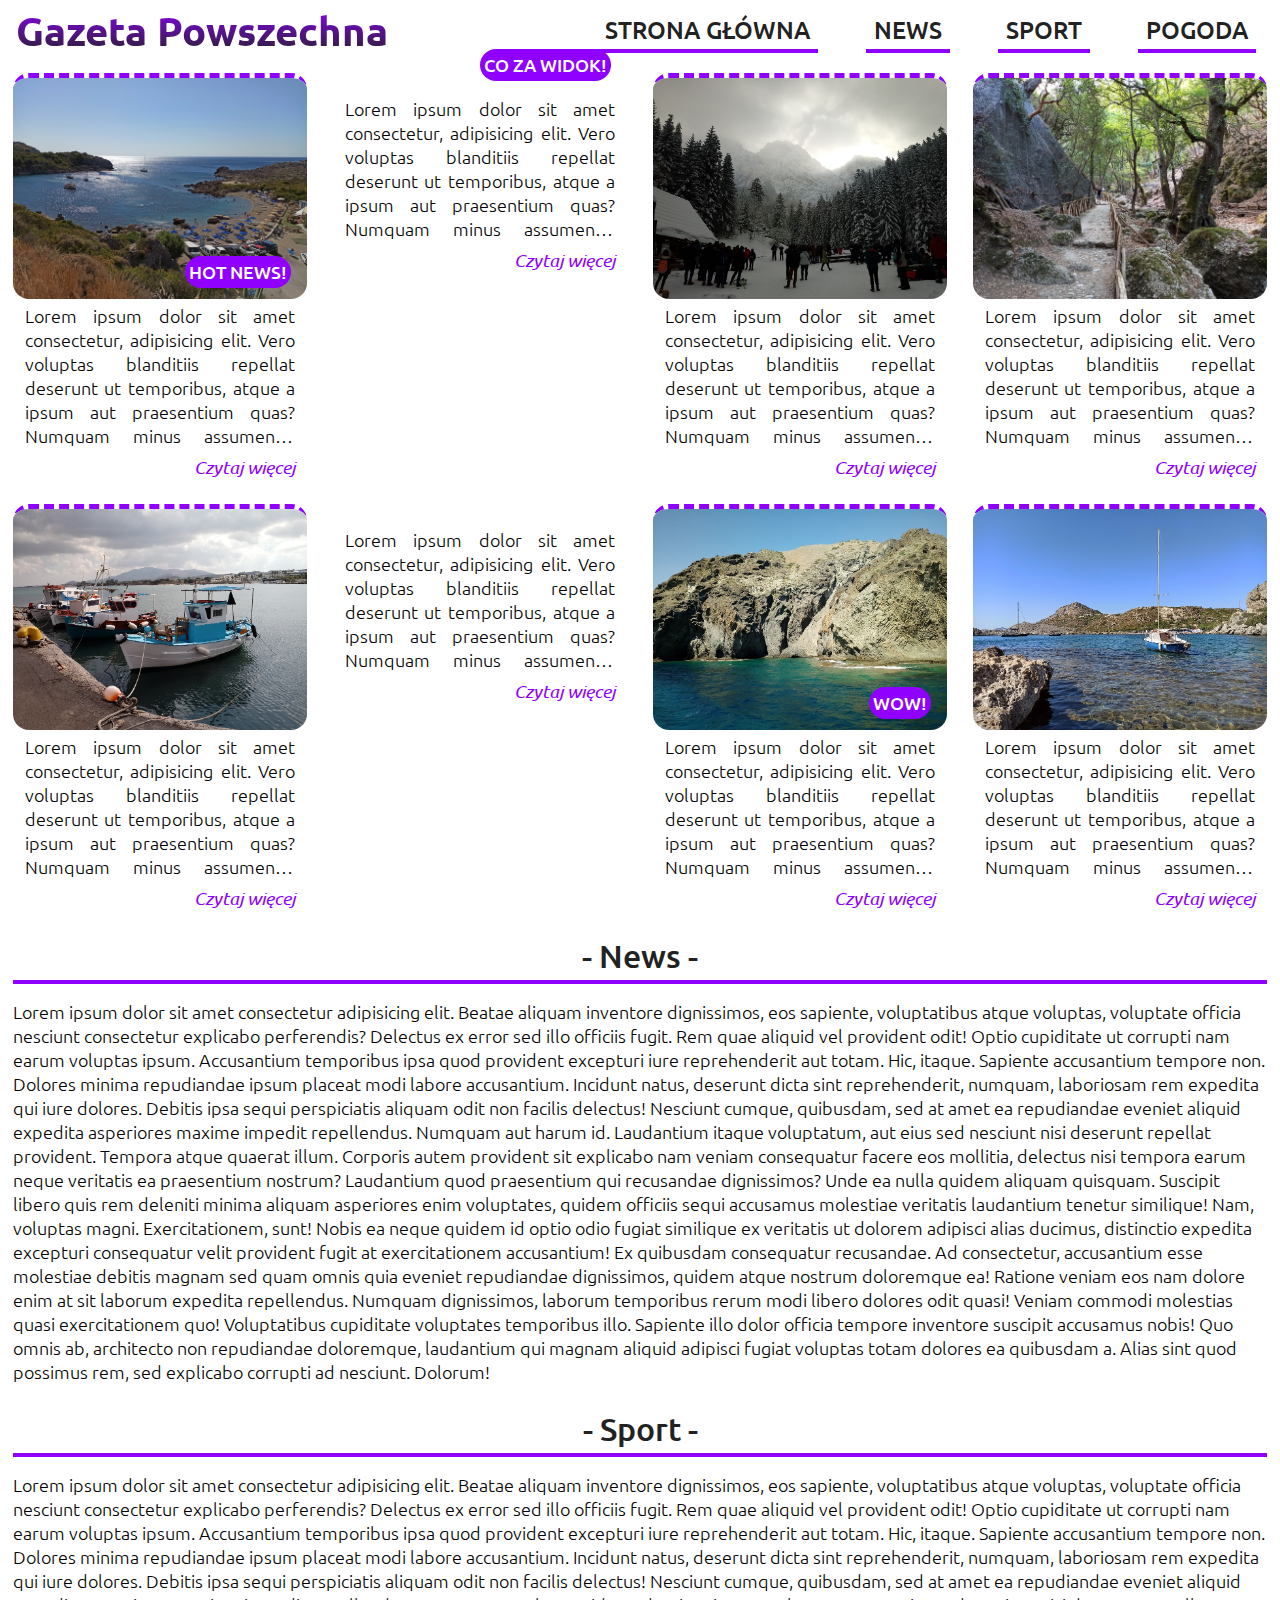
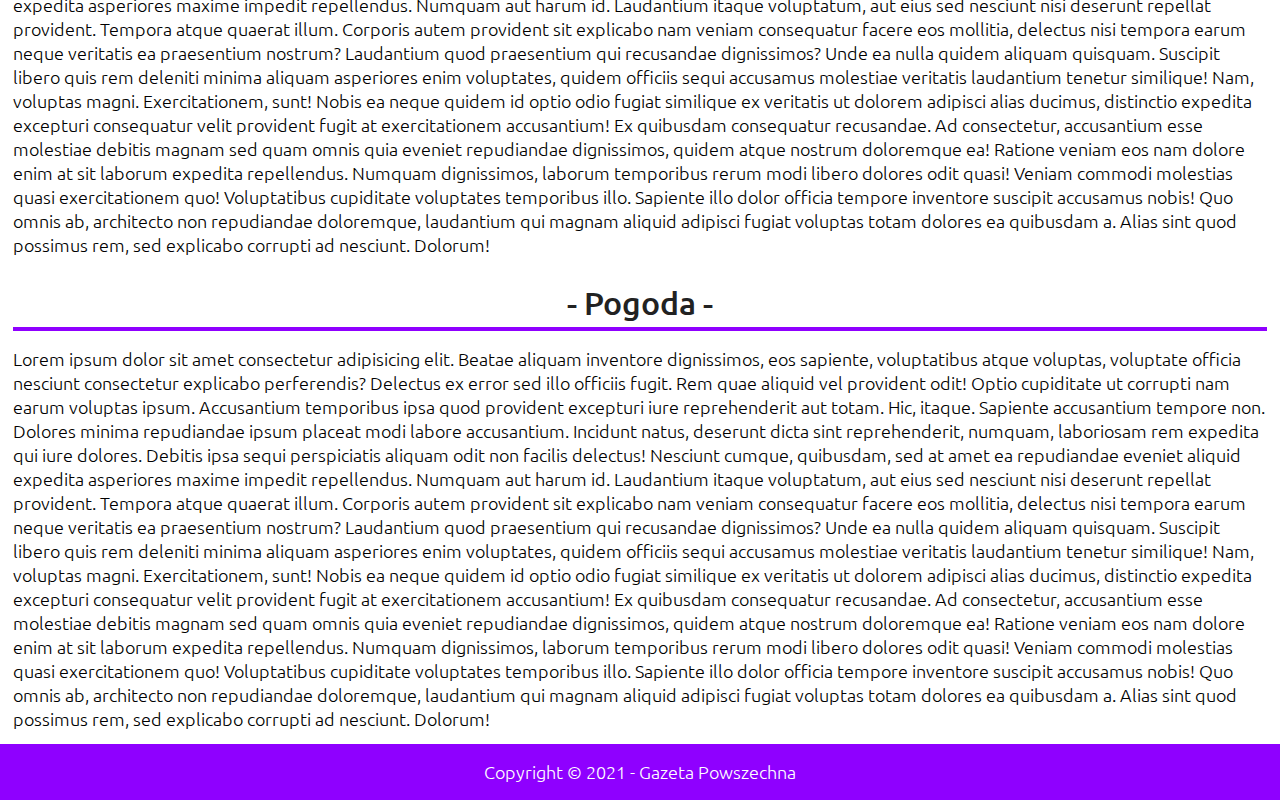
==== index.html @ 10ce641e "add a new hot news paragraph" ====
<!DOCTYPE html>
<html lang="pl">

<head>
    <meta charset="UTF-8">
    <meta name="viewport" content="width=device-width, initial-scale=1.0">
    <!-- Page Icon -->
    <link rel="icon" href="./img/icon.jpg">
    <!-- CSS -->
    <link rel="stylesheet" href="./scss/main.css">
    <!-- Fonts -->
    <link rel="stylesheet" href="https://use.fontawesome.com/releases/v5.0.12/css/all.css" integrity="sha384-G0fIWCsCzJIMAVNQPfjH08cyYaUtMwjJwqiRKxxE/rx96Uroj1BtIQ6MLJuheaO9" crossorigin="anonymous">
    <link rel="preconnect" href="https://fonts.gstatic.com">
    <link href="https://fonts.googleapis.com/css2?family=Ubuntu:wght@300;400;500&display=swap" rel="stylesheet">
    <!-- Title -->
    <title>Gazeta Powszechna</title>
</head>

<body>

    <!-- Nav -->
    <nav>
        <a href="#" class="logo">Gazeta Powszechna</a>
        <ul class="desktopMenu">
            <li><a href="index.html">STRONA GŁÓWNA</a></li>
            <li><a href="#news">NEWS</a></li>
            <li><a href="#sport">SPORT</a></li>
            <li><a href="#weather">POGODA</a></li>
        </ul>

        <div class="hamburger">
            <div class="bar1"></div>
            <div class="bar2"></div>
            <div class="bar3"></div>
        </div>

        <div class="mobileMenu">
            <ul class="mobileMenu_li">
                <li><a href="index.html">STRONA GŁÓWNA</a></li>
                <li><a href="#news">NEWS</a></li>
                <li><a href="#sport">SPORT</a></li>
                <li><a href="#weather">POGODA</a></li>
            </ul>
        </div>
    </nav>

    <!-- Header -->
    <header class="header">
        <div class="headerNews_Row">
            <div class="headerNews_Column">
                <div class="headerNews_Column_Img">
                    <img src="./img/IMG_01.jpg" alt="">
                    <p class="hotNews">HOT NEWS!</p>
                </div>
                <div class="headerNews_Column_Text">
                    <p>
                        Lorem ipsum dolor sit amet consectetur, adipisicing elit. Vero voluptas blanditiis repellat deserunt ut temporibus, atque a ipsum aut praesentium quas? Numquam minus assumenda eveniet ad voluptate architecto recusandae molestias. Magni earum quam tenetur
                        quos laborum eos saepe veniam optio odit voluptates, voluptate doloremque animi quo rem amet ex accusantium a necessitatibus consectetur hic iure repellat cumque delectus impedit. Hic?
                    </p>
                    <a href="news.html">Czytaj więcej</a>
                </div>
            </div>
            <div class="headerNews_Column">
                <div class="headerNews_Column_Img">
                    <img src="./img/IMG_02.jpg" alt="">
                    <p class="hotNews">CO ZA WIDOK!</p>
                </div>
                <div class="headerNews_Column_Text">
                    <p>
                        Lorem ipsum dolor sit amet consectetur, adipisicing elit. Vero voluptas blanditiis repellat deserunt ut temporibus, atque a ipsum aut praesentium quas? Numquam minus assumenda eveniet ad voluptate architecto recusandae molestias. Magni earum quam tenetur
                        quos laborum eos saepe veniam optio odit voluptates, voluptate doloremque animi quo rem amet ex accusantium a necessitatibus consectetur hic iure repellat cumque delectus impedit. Hic?
                    </p>
                    <a href="news.html">Czytaj więcej</a>
                </div>
            </div>
            <div class="headerNews_Column">
                <div class="headerNews_Column_Img">
                    <img src="./img/IMG_03.jpg" alt="">
                </div>
                <div class="headerNews_Column_Text">
                    <p>
                        Lorem ipsum dolor sit amet consectetur, adipisicing elit. Vero voluptas blanditiis repellat deserunt ut temporibus, atque a ipsum aut praesentium quas? Numquam minus assumenda eveniet ad voluptate architecto recusandae molestias. Magni earum quam tenetur
                        quos laborum eos saepe veniam optio odit voluptates, voluptate doloremque animi quo rem amet ex accusantium a necessitatibus consectetur hic iure repellat cumque delectus impedit. Hic?
                    </p>
                    <a href="news.html">Czytaj więcej</a>
                </div>
            </div>
            <div class="headerNews_Column">
                <div class="headerNews_Column_Img">
                    <img src="./img/IMG_04.jpg" alt="">
                </div>
                <div class="headerNews_Column_Text">
                    <p>
                        Lorem ipsum dolor sit amet consectetur, adipisicing elit. Vero voluptas blanditiis repellat deserunt ut temporibus, atque a ipsum aut praesentium quas? Numquam minus assumenda eveniet ad voluptate architecto recusandae molestias. Magni earum quam tenetur
                        quos laborum eos saepe veniam optio odit voluptates, voluptate doloremque animi quo rem amet ex accusantium a necessitatibus consectetur hic iure repellat cumque delectus impedit. Hic?
                    </p>
                    <a href="news.html">Czytaj więcej</a>
                </div>
            </div>
        </div>
        <div class="headerNews_Row">
            <div class="headerNews_Column">
                <div class="headerNews_Column_Img">
                    <img src="./img/IMG_05.jpg" alt="">
                </div>
                <div class="headerNews_Column_Text">
                    <p>
                        Lorem ipsum dolor sit amet consectetur, adipisicing elit. Vero voluptas blanditiis repellat deserunt ut temporibus, atque a ipsum aut praesentium quas? Numquam minus assumenda eveniet ad voluptate architecto recusandae molestias. Magni earum quam tenetur
                        quos laborum eos saepe veniam optio odit voluptates, voluptate doloremque animi quo rem amet ex accusantium a necessitatibus consectetur hic iure repellat cumque delectus impedit. Hic?
                    </p>
                    <a href="news.html">Czytaj więcej</a>
                </div>
            </div>
            <div class="headerNews_Column">
                <div class="headerNews_Column_Img">
                    <img src="./img/IMG_06.jpg" alt="">
                </div>
                <div class="headerNews_Column_Text">
                    <p>
                        Lorem ipsum dolor sit amet consectetur, adipisicing elit. Vero voluptas blanditiis repellat deserunt ut temporibus, atque a ipsum aut praesentium quas? Numquam minus assumenda eveniet ad voluptate architecto recusandae molestias. Magni earum quam tenetur
                        quos laborum eos saepe veniam optio odit voluptates, voluptate doloremque animi quo rem amet ex accusantium a necessitatibus consectetur hic iure repellat cumque delectus impedit. Hic?
                    </p>
                    <a href="news.html">Czytaj więcej</a>
                </div>
            </div>
            <div class="headerNews_Column">
                <div class="headerNews_Column_Img">
                    <img src="./img/IMG_07.jpg" alt="">
                    <p class="hotNews">WOW!</p>
                </div>
                <div class="headerNews_Column_Text">
                    <p>
                        Lorem ipsum dolor sit amet consectetur, adipisicing elit. Vero voluptas blanditiis repellat deserunt ut temporibus, atque a ipsum aut praesentium quas? Numquam minus assumenda eveniet ad voluptate architecto recusandae molestias. Magni earum quam tenetur
                        quos laborum eos saepe veniam optio odit voluptates, voluptate doloremque animi quo rem amet ex accusantium a necessitatibus consectetur hic iure repellat cumque delectus impedit. Hic?
                    </p>
                    <a href="news.html">Czytaj więcej</a>
                </div>
            </div>
            <div class="headerNews_Column">
                <div class="headerNews_Column_Img">
                    <img src="./img/IMG_08.jpg" alt="">
                </div>
                <div class="headerNews_Column_Text">
                    <p>
                        Lorem ipsum dolor sit amet consectetur, adipisicing elit. Vero voluptas blanditiis repellat deserunt ut temporibus, atque a ipsum aut praesentium quas? Numquam minus assumenda eveniet ad voluptate architecto recusandae molestias. Magni earum quam tenetur
                        quos laborum eos saepe veniam optio odit voluptates, voluptate doloremque animi quo rem amet ex accusantium a necessitatibus consectetur hic iure repellat cumque delectus impedit. Hic?
                    </p>
                    <a href="news.html">Czytaj więcej</a>
                </div>
            </div>
        </div>
    </header>

    <!-- Section 01 -->
    <section class="section01" id="news">
        <p>
            <h1>- News -</h1>
            Lorem ipsum dolor sit amet consectetur adipisicing elit. Beatae aliquam inventore dignissimos, eos sapiente, voluptatibus atque voluptas, voluptate officia nesciunt consectetur explicabo perferendis? Delectus ex error sed illo officiis fugit. Rem quae
            aliquid vel provident odit! Optio cupiditate ut corrupti nam earum voluptas ipsum. Accusantium temporibus ipsa quod provident excepturi iure reprehenderit aut totam. Hic, itaque. Sapiente accusantium tempore non. Dolores minima repudiandae
            ipsum placeat modi labore accusantium. Incidunt natus, deserunt dicta sint reprehenderit, numquam, laboriosam rem expedita qui iure dolores. Debitis ipsa sequi perspiciatis aliquam odit non facilis delectus! Nesciunt cumque, quibusdam, sed
            at amet ea repudiandae eveniet aliquid expedita asperiores maxime impedit repellendus. Numquam aut harum id. Laudantium itaque voluptatum, aut eius sed nesciunt nisi deserunt repellat provident. Tempora atque quaerat illum. Corporis autem
            provident sit explicabo nam veniam consequatur facere eos mollitia, delectus nisi tempora earum neque veritatis ea praesentium nostrum? Laudantium quod praesentium qui recusandae dignissimos? Unde ea nulla quidem aliquam quisquam. Suscipit
            libero quis rem deleniti minima aliquam asperiores enim voluptates, quidem officiis sequi accusamus molestiae veritatis laudantium tenetur similique! Nam, voluptas magni. Exercitationem, sunt! Nobis ea neque quidem id optio odio fugiat similique
            ex veritatis ut dolorem adipisci alias ducimus, distinctio expedita excepturi consequatur velit provident fugit at exercitationem accusantium! Ex quibusdam consequatur recusandae. Ad consectetur, accusantium esse molestiae debitis magnam sed
            quam omnis quia eveniet repudiandae dignissimos, quidem atque nostrum doloremque ea! Ratione veniam eos nam dolore enim at sit laborum expedita repellendus. Numquam dignissimos, laborum temporibus rerum modi libero dolores odit quasi! Veniam
            commodi molestias quasi exercitationem quo! Voluptatibus cupiditate voluptates temporibus illo. Sapiente illo dolor officia tempore inventore suscipit accusamus nobis! Quo omnis ab, architecto non repudiandae doloremque, laudantium qui magnam
            aliquid adipisci fugiat voluptas totam dolores ea quibusdam a. Alias sint quod possimus rem, sed explicabo corrupti ad nesciunt. Dolorum!
        </p>
    </section>

    <!-- Section 03 -->
    <section class="section02" id="sport">
        <p>
            <h1>- Sport -</h1>
            Lorem ipsum dolor sit amet consectetur adipisicing elit. Beatae aliquam inventore dignissimos, eos sapiente, voluptatibus atque voluptas, voluptate officia nesciunt consectetur explicabo perferendis? Delectus ex error sed illo officiis fugit. Rem quae
            aliquid vel provident odit! Optio cupiditate ut corrupti nam earum voluptas ipsum. Accusantium temporibus ipsa quod provident excepturi iure reprehenderit aut totam. Hic, itaque. Sapiente accusantium tempore non. Dolores minima repudiandae
            ipsum placeat modi labore accusantium. Incidunt natus, deserunt dicta sint reprehenderit, numquam, laboriosam rem expedita qui iure dolores. Debitis ipsa sequi perspiciatis aliquam odit non facilis delectus! Nesciunt cumque, quibusdam, sed
            at amet ea repudiandae eveniet aliquid expedita asperiores maxime impedit repellendus. Numquam aut harum id. Laudantium itaque voluptatum, aut eius sed nesciunt nisi deserunt repellat provident. Tempora atque quaerat illum. Corporis autem
            provident sit explicabo nam veniam consequatur facere eos mollitia, delectus nisi tempora earum neque veritatis ea praesentium nostrum? Laudantium quod praesentium qui recusandae dignissimos? Unde ea nulla quidem aliquam quisquam. Suscipit
            libero quis rem deleniti minima aliquam asperiores enim voluptates, quidem officiis sequi accusamus molestiae veritatis laudantium tenetur similique! Nam, voluptas magni. Exercitationem, sunt! Nobis ea neque quidem id optio odio fugiat similique
            ex veritatis ut dolorem adipisci alias ducimus, distinctio expedita excepturi consequatur velit provident fugit at exercitationem accusantium! Ex quibusdam consequatur recusandae. Ad consectetur, accusantium esse molestiae debitis magnam sed
            quam omnis quia eveniet repudiandae dignissimos, quidem atque nostrum doloremque ea! Ratione veniam eos nam dolore enim at sit laborum expedita repellendus. Numquam dignissimos, laborum temporibus rerum modi libero dolores odit quasi! Veniam
            commodi molestias quasi exercitationem quo! Voluptatibus cupiditate voluptates temporibus illo. Sapiente illo dolor officia tempore inventore suscipit accusamus nobis! Quo omnis ab, architecto non repudiandae doloremque, laudantium qui magnam
            aliquid adipisci fugiat voluptas totam dolores ea quibusdam a. Alias sint quod possimus rem, sed explicabo corrupti ad nesciunt. Dolorum!
        </p>
    </section>

    <!-- Section 04 -->
    <section class="section03" id="weather">
        <p>
            <h1>- Pogoda -</h1>
            Lorem ipsum dolor sit amet consectetur adipisicing elit. Beatae aliquam inventore dignissimos, eos sapiente, voluptatibus atque voluptas, voluptate officia nesciunt consectetur explicabo perferendis? Delectus ex error sed illo officiis fugit. Rem quae
            aliquid vel provident odit! Optio cupiditate ut corrupti nam earum voluptas ipsum. Accusantium temporibus ipsa quod provident excepturi iure reprehenderit aut totam. Hic, itaque. Sapiente accusantium tempore non. Dolores minima repudiandae
            ipsum placeat modi labore accusantium. Incidunt natus, deserunt dicta sint reprehenderit, numquam, laboriosam rem expedita qui iure dolores. Debitis ipsa sequi perspiciatis aliquam odit non facilis delectus! Nesciunt cumque, quibusdam, sed
            at amet ea repudiandae eveniet aliquid expedita asperiores maxime impedit repellendus. Numquam aut harum id. Laudantium itaque voluptatum, aut eius sed nesciunt nisi deserunt repellat provident. Tempora atque quaerat illum. Corporis autem
            provident sit explicabo nam veniam consequatur facere eos mollitia, delectus nisi tempora earum neque veritatis ea praesentium nostrum? Laudantium quod praesentium qui recusandae dignissimos? Unde ea nulla quidem aliquam quisquam. Suscipit
            libero quis rem deleniti minima aliquam asperiores enim voluptates, quidem officiis sequi accusamus molestiae veritatis laudantium tenetur similique! Nam, voluptas magni. Exercitationem, sunt! Nobis ea neque quidem id optio odio fugiat similique
            ex veritatis ut dolorem adipisci alias ducimus, distinctio expedita excepturi consequatur velit provident fugit at exercitationem accusantium! Ex quibusdam consequatur recusandae. Ad consectetur, accusantium esse molestiae debitis magnam sed
            quam omnis quia eveniet repudiandae dignissimos, quidem atque nostrum doloremque ea! Ratione veniam eos nam dolore enim at sit laborum expedita repellendus. Numquam dignissimos, laborum temporibus rerum modi libero dolores odit quasi! Veniam
            commodi molestias quasi exercitationem quo! Voluptatibus cupiditate voluptates temporibus illo. Sapiente illo dolor officia tempore inventore suscipit accusamus nobis! Quo omnis ab, architecto non repudiandae doloremque, laudantium qui magnam
            aliquid adipisci fugiat voluptas totam dolores ea quibusdam a. Alias sint quod possimus rem, sed explicabo corrupti ad nesciunt. Dolorum!
        </p>
    </section>

    <!-- Footer -->
    <footer class="colorSection footerSection">
        <div class="footerCopyright">
            Copyright © 2021 - Gazeta Powszechna
        </div>
    </footer>

    <!-- JS -->
    <script src="./js/script.js"></script>
</body>

</html>
---- scss/main.css ----
* {
  margin: 0;
  padding: 0;
  -webkit-box-sizing: border-box;
          box-sizing: border-box;
  scroll-behavior: smooth;
}

nav {
  height: 60px;
  display: -webkit-box;
  display: -ms-flexbox;
  display: flex;
  -webkit-box-pack: justify;
      -ms-flex-pack: justify;
          justify-content: space-between;
  -webkit-box-align: center;
      -ms-flex-align: center;
          align-items: center;
}

nav a.logo {
  font-size: 40px;
  font-weight: 600;
  margin-left: 16px;
  text-decoration: none;
  background: -webkit-gradient(linear, left top, left bottom, from(#8f00ff), to(#222222));
  background: linear-gradient(#8f00ff, #222222);
  background-clip: border-box;
  -webkit-background-clip: text;
  -webkit-text-fill-color: transparent;
}

nav .desktopMenu {
  position: relative;
  display: -webkit-box;
  display: -ms-flexbox;
  display: flex;
  height: 100%;
}

nav .desktopMenu li {
  padding: 0px 24px;
  cursor: pointer;
  line-height: 60px;
  -webkit-transition: 0.3s linear;
  transition: 0.3s linear;
  list-style: none;
}

nav .desktopMenu li:hover {
  color: #FFFFFF;
}

nav .desktopMenu li a {
  background: -webkit-gradient(linear, left top, left bottom, from(#8F00FF), to(#8F00FF));
  background: linear-gradient(to bottom, #8F00FF 0%, #8F00FF 100%);
  background-position: 0 100%;
  background-repeat: repeat-x;
  background-size: 4px 4px;
  color: #222222;
  text-decoration: none;
  -webkit-transition: background-size .2s;
  transition: background-size .2s;
  font-size: 24px;
  font-weight: 500;
  padding-bottom: 5px;
  padding: 8px;
}

nav .desktopMenu li:hover a {
  background-size: 4px 50px;
  color: #FFFFFF;
}

@media (max-width: 1100px) {
  nav .desktopMenu {
    display: none;
  }
}

@media (max-width: 600px) {
  nav a.logo {
    font-size: 24px;
  }
}

.hamburger {
  position: absolute;
  right: 10px;
  top: 16px;
  z-index: 9999;
  width: 40px;
  height: 40px;
  cursor: pointer;
  visibility: hidden;
  opacity: 0;
}

.hamburger .bar2 {
  height: 4px;
  background: #8f00ff;
  margin: 5px auto;
}

.hamburger .bar3 {
  height: 4px;
  background: #8f00ff;
  margin: 14px auto;
}

.hamburger.active .bar1 {
  height: 4px;
  background: #8f00ff;
  margin: 6px auto;
  -webkit-transition: 0.2s ease-in-out;
  transition: 0.2s ease-in-out;
  -webkit-transform: rotate(45deg) translateX(2px) translateY(4px);
          transform: rotate(45deg) translateX(2px) translateY(4px);
}

.hamburger.active .bar2 {
  opacity: 0;
}

.hamburger.active .bar3 {
  height: 4px;
  background: #8f00ff;
  margin: 6px auto;
  -webkit-transition: 0.2s ease-in-out;
  transition: 0.2s ease-in-out;
  -webkit-transform: rotate(-45deg) translateX(10px) translateY(-12px);
          transform: rotate(-45deg) translateX(10px) translateY(-12px);
}

@media (max-width: 1100px) {
  .hamburger {
    visibility: visible;
    opacity: 1;
  }
}

.mobileMenu {
  z-index: 1;
  position: absolute;
  top: 0;
  background: #ddd;
  width: 100%;
  height: 100%;
  visibility: hidden;
  opacity: 0;
  display: table;
}

.mobileMenu .mobileMenu_li {
  height: 100vh;
  display: -webkit-box;
  display: -ms-flexbox;
  display: flex;
  -webkit-box-pack: center;
      -ms-flex-pack: center;
          justify-content: center;
  -webkit-box-align: center;
      -ms-flex-align: center;
          align-items: center;
  -webkit-box-orient: vertical;
  -webkit-box-direction: normal;
      -ms-flex-direction: column;
          flex-direction: column;
}

.mobileMenu .mobileMenu_li li {
  display: block;
  width: 100%;
  text-align: center;
  padding: 20px 0;
  text-align: center;
  font-size: 35px;
  min-height: 50px;
  font-weight: bold;
  cursor: pointer;
  -webkit-transition: all 0.3s ease-out;
  transition: all 0.3s ease-out;
}

.mobileMenu .mobileMenu_li li:hover {
  color: #FFFFFF;
  background: #8F00FF;
}

.mobileMenu .mobileMenu_li li:hover a {
  -webkit-transition: all 0.3s ease-out;
  transition: all 0.3s ease-out;
  color: #FFFFFF;
}

.mobileMenu .mobileMenu_li li a {
  color: #222222;
  text-decoration: none;
}

.mobileMenu.active {
  visibility: visible;
  opacity: 1;
}

@media (min-width: 1101px) {
  .mobileMenu {
    visibility: hidden !important;
  }
}

.header {
  height: calc(100% - 60px);
  background-color: #FFFFFF;
  background-position: center top;
  background-repeat: no-repeat;
  background-size: cover;
}

/* Header News */
.headerNews_Row {
  display: -webkit-box;
  display: -ms-flexbox;
  display: flex;
  -webkit-box-orient: horizontal;
  -webkit-box-direction: normal;
      -ms-flex-direction: row;
          flex-direction: row;
  -ms-flex-wrap: wrap;
      flex-wrap: wrap;
}

.headerNews_Row .headerNews_Column {
  -webkit-box-orient: vertical;
  -webkit-box-direction: normal;
      -ms-flex-direction: column;
          flex-direction: column;
  -ms-flex-preferred-size: 25%;
      flex-basis: 25%;
  padding: 1%;
}

.headerNews_Row .headerNews_Column .headerNews_Column_Img {
  position: relative;
}

.headerNews_Row .headerNews_Column .headerNews_Column_Img img {
  width: 100%;
  height: auto;
  border-top: 5px dashed #8F00FF;
  border-radius: 16px;
}

.headerNews_Row .headerNews_Column .headerNews_Column_Img .hotNews {
  position: absolute;
  display: block;
  bottom: 16px;
  right: 16px;
  color: #FFFFFF;
  font-weight: 500;
  background-color: #8F00FF;
  width: auto;
  text-align: center;
  border-radius: 16px;
  padding: 4px;
}

.headerNews_Row .headerNews_Column .headerNews_Column_Text {
  max-width: 100%;
  padding: 4px 12px 0 12px;
  border-top: 0;
  margin-top: -4px;
  font-size: 18px;
}

.headerNews_Row .headerNews_Column .headerNews_Column_Text a {
  display: -webkit-box;
  display: -ms-flexbox;
  display: flex;
  -webkit-box-pack: end;
      -ms-flex-pack: end;
          justify-content: flex-end;
  margin-top: 8px;
  font-style: italic;
  color: #8F00FF;
  font-weight: 500;
  text-decoration: none;
}

.headerNews_Row .headerNews_Column .headerNews_Column_Text a:hover {
  text-decoration: underline;
}

.headerNews_Row .headerNews_Column .headerNews_Column_Text p {
  display: -webkit-box;
  -webkit-line-clamp: 6;
  -webkit-box-orient: vertical;
  overflow: hidden;
  text-align: justify;
  font-size: 18px;
}

@media (max-width: 1000px) {
  .headerNews_Row .headerNews_Column {
    -ms-flex-preferred-size: 50%;
        flex-basis: 50%;
  }
}

@media (max-width: 600px) {
  .headerNews_Row .headerNews_Column {
    -ms-flex-preferred-size: 100%;
        flex-basis: 100%;
  }
}

/* /Header News */
.section01,
.section02,
.section03 {
  padding: 1%;
}

.section01 h1,
.section02 h1,
.section03 h1 {
  font-weight: 500;
  font-size: 32px;
  margin-bottom: 16px;
  padding-bottom: 8px;
  text-align: center;
  background: -webkit-gradient(linear, left top, left bottom, from(#8F00FF), to(#8F00FF));
  background: linear-gradient(to bottom, #8F00FF 0%, #8F00FF 100%);
  background-position-x: 0%;
  background-position-y: 0%;
  background-repeat: repeat;
  background-size: auto;
  background-position: 0 100%;
  background-repeat: repeat-x;
  background-size: 4px 4px;
  color: #222222;
  text-decoration: none;
}

.section01 div {
  display: -webkit-box;
  display: -ms-flexbox;
  display: flex;
  -webkit-box-pack: center;
      -ms-flex-pack: center;
          justify-content: center;
  padding: 8px;
}

.section01 div img {
  width: 300px;
  height: auto;
  border-left: 5px dashed #8F00FF;
  border-right: 5px dashed #8F00FF;
  margin: 0 auto;
}

footer {
  text-align: center;
}

.footerSection {
  background: none;
  background-color: #8F00FF;
  color: #FFFFFF;
}

.footerCopyright {
  padding: 16px;
}

body {
  font-family: 'Ubuntu', sans-serif;
  font-weight: 300;
  background-color: #FFFFFF;
  color: #000000;
  font-size: 18px;
}
/*# sourceMappingURL=main.css.map */
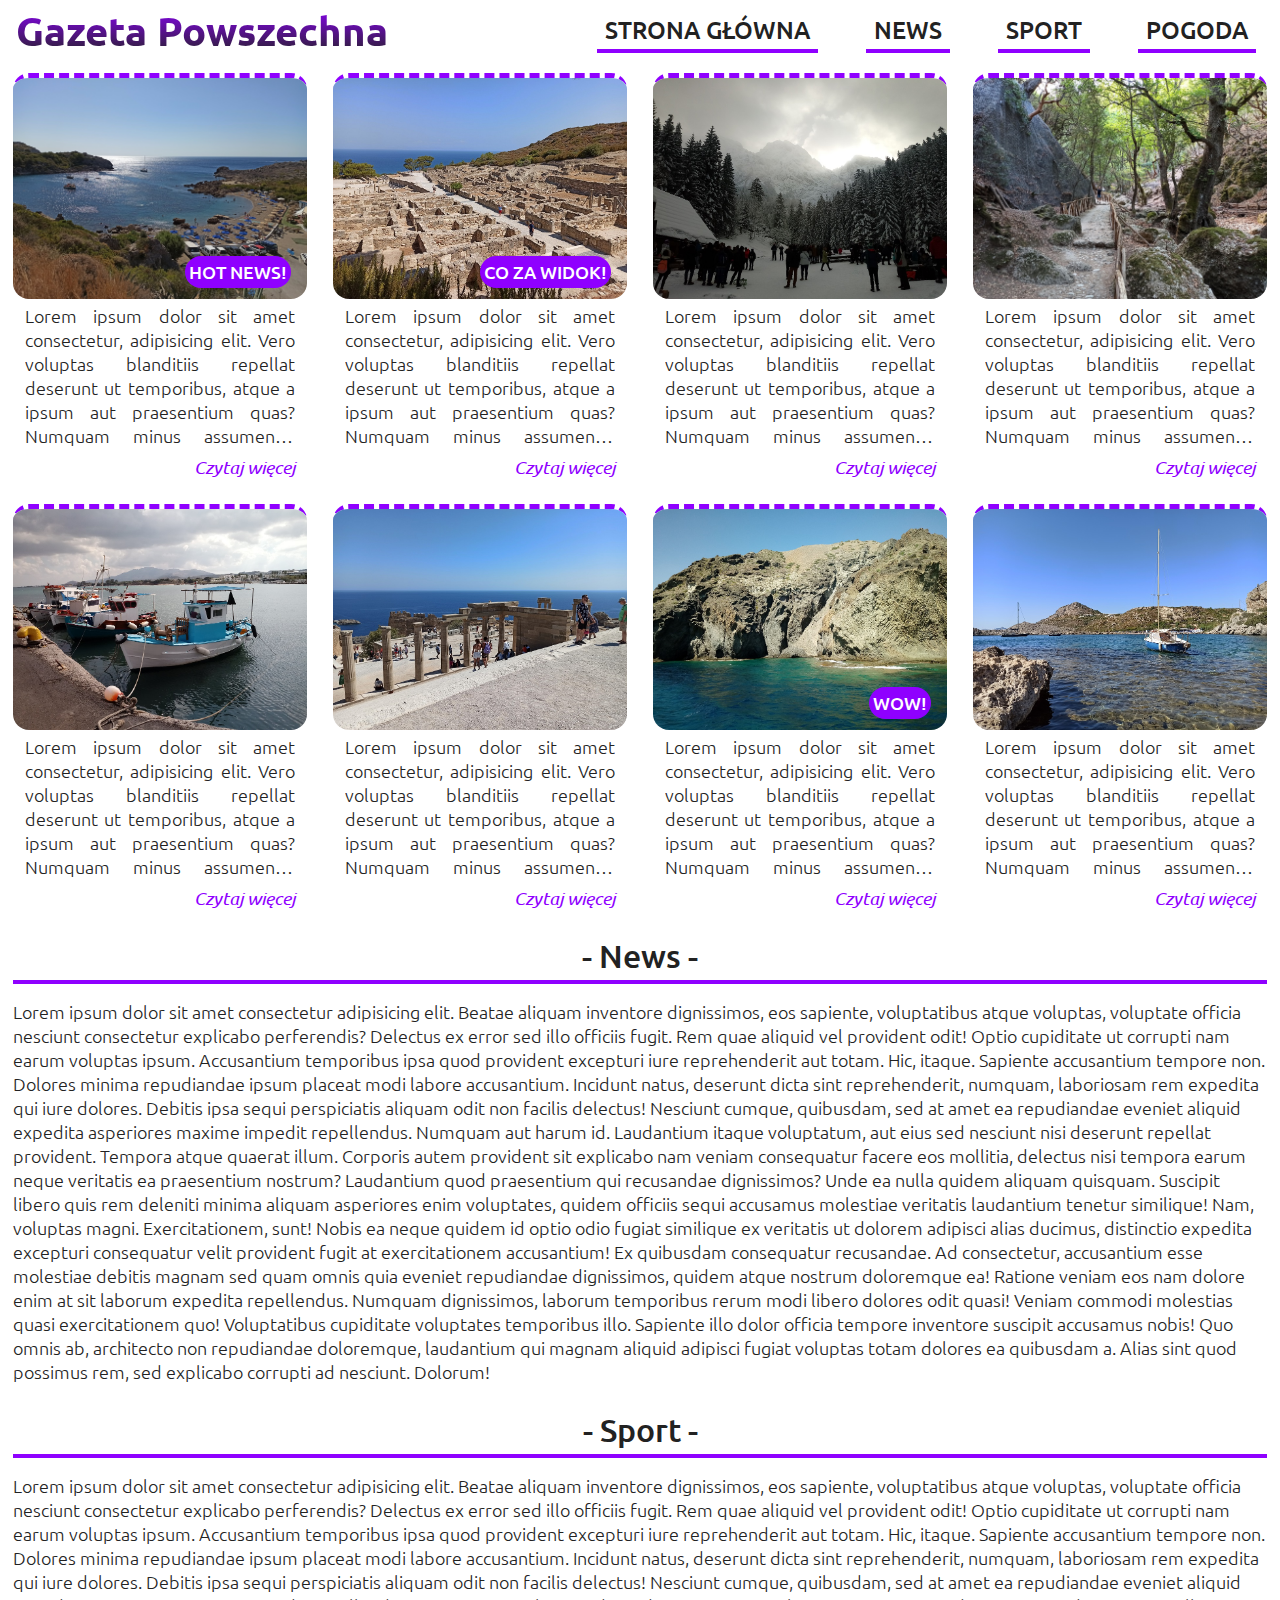
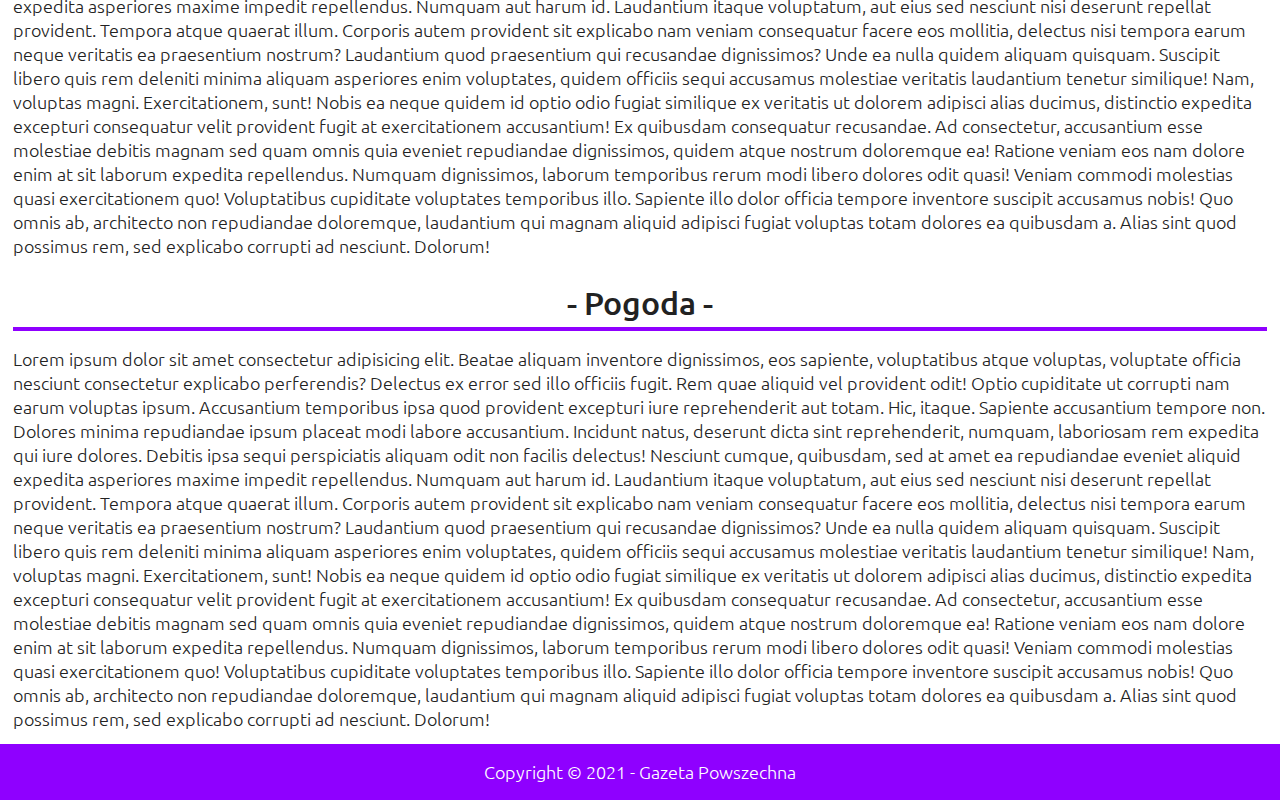
==== commit 55da0be2: "change images url links" ====
--- a/index.html
+++ b/index.html
@@ -62,7 +62,7 @@
             </div>
             <div class="headerNews_Column">
                 <div class="headerNews_Column_Img">
-                    <img src="./img/IMG_02.jpg" alt="">
+                    <img src="./img/IMG_02.JPG" alt="">
                     <p class="hotNews">CO ZA WIDOK!</p>
                 </div>
                 <div class="headerNews_Column_Text">
@@ -113,7 +113,7 @@
             </div>
             <div class="headerNews_Column">
                 <div class="headerNews_Column_Img">
-                    <img src="./img/IMG_06.jpg" alt="">
+                    <img src="./img/IMG_06.JPG" alt="">
                 </div>
                 <div class="headerNews_Column_Text">
                     <p>
--- a/scss/main.css
+++ b/scss/main.css
@@ -24,8 +24,8 @@
   font-weight: 600;
   margin-left: 16px;
   text-decoration: none;
-  background: -webkit-gradient(linear, left top, left bottom, from(#8f00ff), to(#222222));
-  background: linear-gradient(#8f00ff, #222222);
+  background: -webkit-gradient(linear, left top, left bottom, from(#8F00FF), to(#222222));
+  background: linear-gradient(#8F00FF, #222222);
   background-clip: border-box;
   -webkit-background-clip: text;
   -webkit-text-fill-color: transparent;
@@ -99,19 +99,19 @@
 
 .hamburger .bar2 {
   height: 4px;
-  background: #8f00ff;
+  background: #8F00FF;
   margin: 5px auto;
 }
 
 .hamburger .bar3 {
   height: 4px;
-  background: #8f00ff;
+  background: #8F00FF;
   margin: 14px auto;
 }
 
 .hamburger.active .bar1 {
   height: 4px;
-  background: #8f00ff;
+  background: #8F00FF;
   margin: 6px auto;
   -webkit-transition: 0.2s ease-in-out;
   transition: 0.2s ease-in-out;
@@ -125,7 +125,7 @@
 
 .hamburger.active .bar3 {
   height: 4px;
-  background: #8f00ff;
+  background: #8F00FF;
   margin: 6px auto;
   -webkit-transition: 0.2s ease-in-out;
   transition: 0.2s ease-in-out;
@@ -379,7 +379,7 @@
   font-family: 'Ubuntu', sans-serif;
   font-weight: 300;
   background-color: #FFFFFF;
-  color: #000000;
+  color: #222222;
   font-size: 18px;
 }
 /*# sourceMappingURL=main.css.map */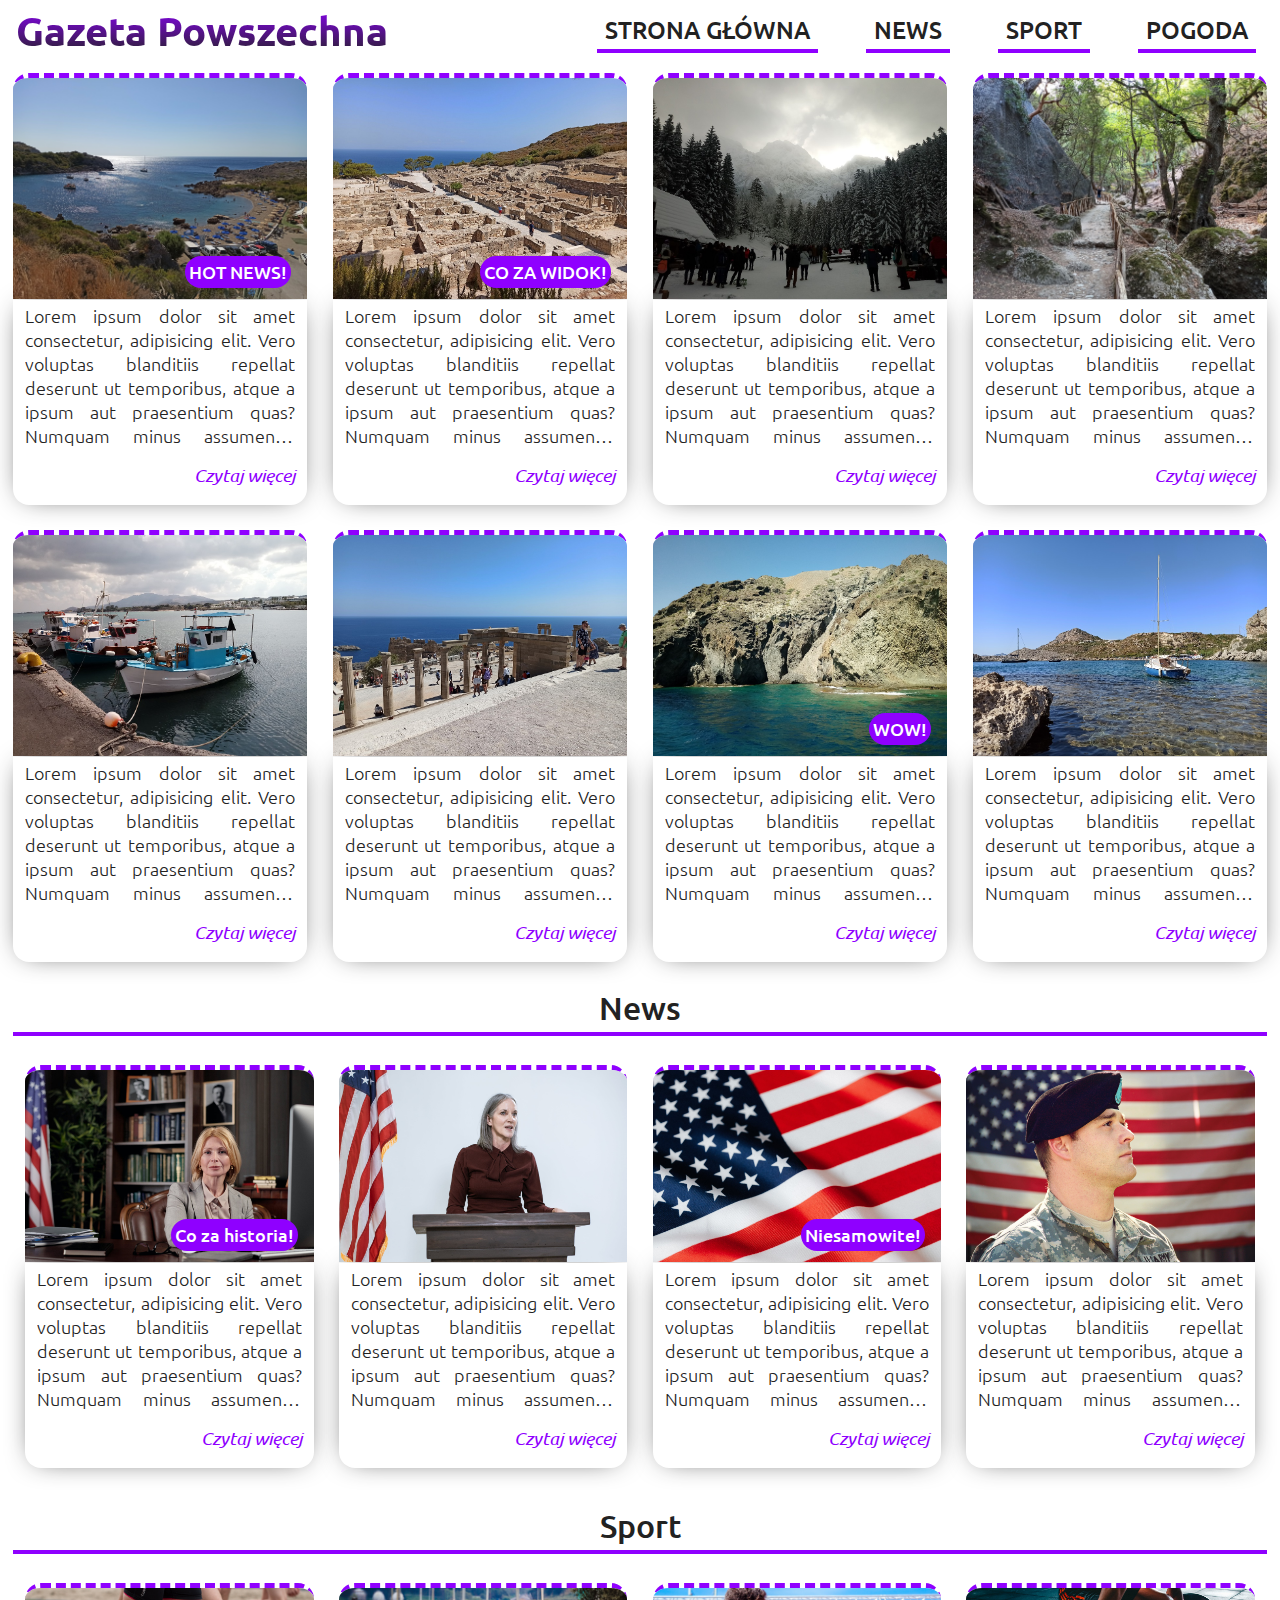
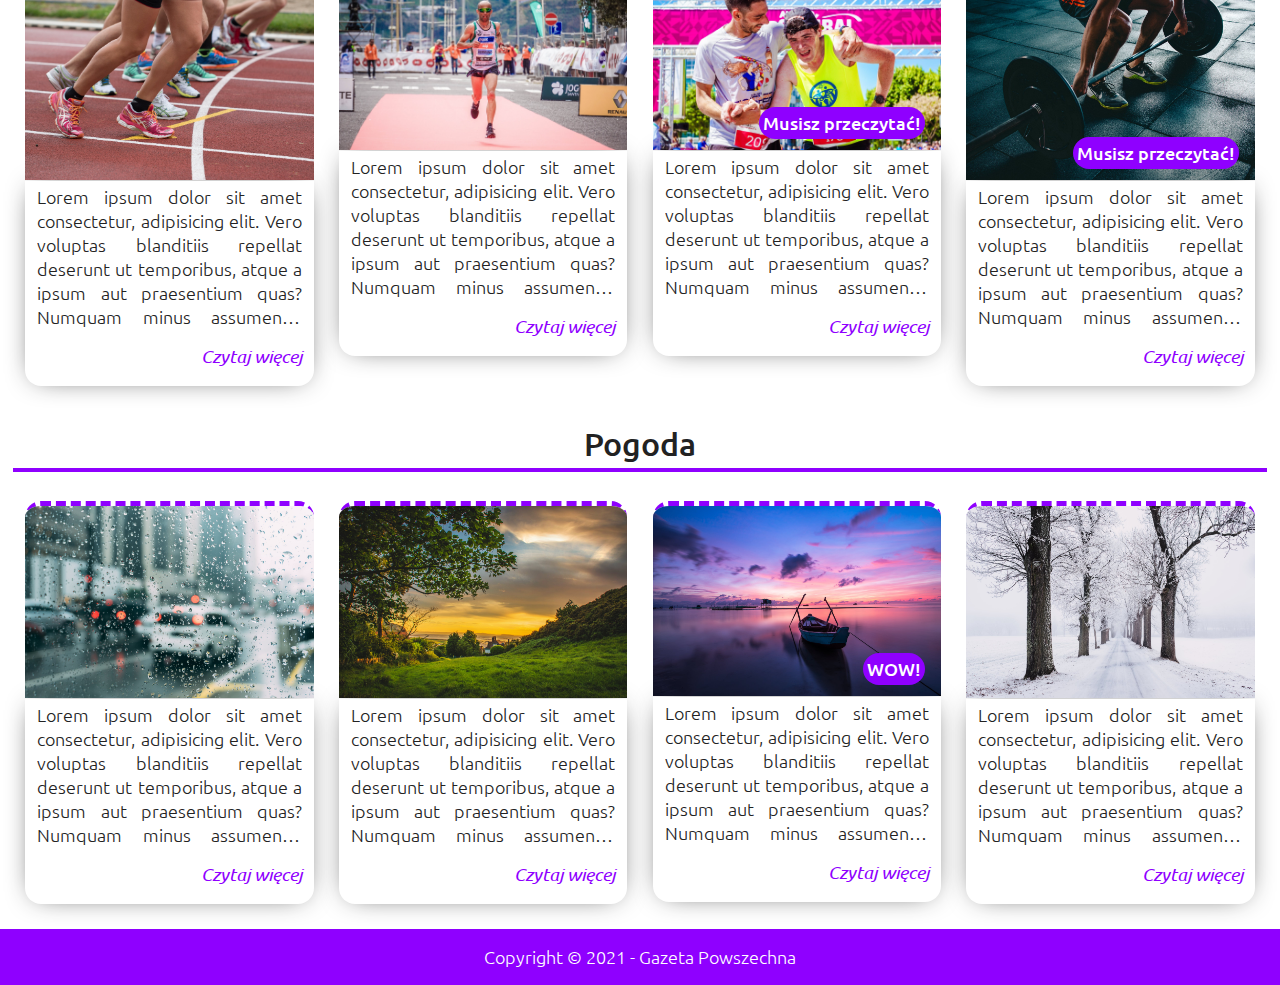
==== commit e9c1263c: "add new news content" ====
--- a/index.html
+++ b/index.html
@@ -153,53 +153,172 @@
 
     <!-- Section 01 -->
     <section class="section01" id="news">
-        <p>
-            <h1>- News -</h1>
-            Lorem ipsum dolor sit amet consectetur adipisicing elit. Beatae aliquam inventore dignissimos, eos sapiente, voluptatibus atque voluptas, voluptate officia nesciunt consectetur explicabo perferendis? Delectus ex error sed illo officiis fugit. Rem quae
-            aliquid vel provident odit! Optio cupiditate ut corrupti nam earum voluptas ipsum. Accusantium temporibus ipsa quod provident excepturi iure reprehenderit aut totam. Hic, itaque. Sapiente accusantium tempore non. Dolores minima repudiandae
-            ipsum placeat modi labore accusantium. Incidunt natus, deserunt dicta sint reprehenderit, numquam, laboriosam rem expedita qui iure dolores. Debitis ipsa sequi perspiciatis aliquam odit non facilis delectus! Nesciunt cumque, quibusdam, sed
-            at amet ea repudiandae eveniet aliquid expedita asperiores maxime impedit repellendus. Numquam aut harum id. Laudantium itaque voluptatum, aut eius sed nesciunt nisi deserunt repellat provident. Tempora atque quaerat illum. Corporis autem
-            provident sit explicabo nam veniam consequatur facere eos mollitia, delectus nisi tempora earum neque veritatis ea praesentium nostrum? Laudantium quod praesentium qui recusandae dignissimos? Unde ea nulla quidem aliquam quisquam. Suscipit
-            libero quis rem deleniti minima aliquam asperiores enim voluptates, quidem officiis sequi accusamus molestiae veritatis laudantium tenetur similique! Nam, voluptas magni. Exercitationem, sunt! Nobis ea neque quidem id optio odio fugiat similique
-            ex veritatis ut dolorem adipisci alias ducimus, distinctio expedita excepturi consequatur velit provident fugit at exercitationem accusantium! Ex quibusdam consequatur recusandae. Ad consectetur, accusantium esse molestiae debitis magnam sed
-            quam omnis quia eveniet repudiandae dignissimos, quidem atque nostrum doloremque ea! Ratione veniam eos nam dolore enim at sit laborum expedita repellendus. Numquam dignissimos, laborum temporibus rerum modi libero dolores odit quasi! Veniam
-            commodi molestias quasi exercitationem quo! Voluptatibus cupiditate voluptates temporibus illo. Sapiente illo dolor officia tempore inventore suscipit accusamus nobis! Quo omnis ab, architecto non repudiandae doloremque, laudantium qui magnam
-            aliquid adipisci fugiat voluptas totam dolores ea quibusdam a. Alias sint quod possimus rem, sed explicabo corrupti ad nesciunt. Dolorum!
-        </p>
+        <h1>News</h1>
+        <div class="headerNews_Row">
+            <div class="headerNews_Column">
+                <div class="headerNews_Column_Img">
+                    <img src="./img/politics01.jpeg" alt="">
+                    <p class="hotNews">Co za historia!</p>
+                </div>
+                <div class="headerNews_Column_Text">
+                    <p>
+                        Lorem ipsum dolor sit amet consectetur, adipisicing elit. Vero voluptas blanditiis repellat deserunt ut temporibus, atque a ipsum aut praesentium quas? Numquam minus assumenda eveniet ad voluptate architecto recusandae molestias. Magni earum quam tenetur
+                        quos laborum eos saepe veniam optio odit voluptates, voluptate doloremque animi quo rem amet ex accusantium a necessitatibus consectetur hic iure repellat cumque delectus impedit. Hic?
+                    </p>
+                    <a href="news.html">Czytaj więcej</a>
+                </div>
+            </div>
+            <div class="headerNews_Column">
+                <div class="headerNews_Column_Img">
+                    <img src="./img/politics02.jpeg" alt="">
+                </div>
+                <div class="headerNews_Column_Text">
+                    <p>
+                        Lorem ipsum dolor sit amet consectetur, adipisicing elit. Vero voluptas blanditiis repellat deserunt ut temporibus, atque a ipsum aut praesentium quas? Numquam minus assumenda eveniet ad voluptate architecto recusandae molestias. Magni earum quam tenetur
+                        quos laborum eos saepe veniam optio odit voluptates, voluptate doloremque animi quo rem amet ex accusantium a necessitatibus consectetur hic iure repellat cumque delectus impedit. Hic?
+                    </p>
+                    <a href="news.html">Czytaj więcej</a>
+                </div>
+            </div>
+            <div class="headerNews_Column">
+                <div class="headerNews_Column_Img">
+                    <img src="./img/politics03.jpeg" alt="">
+                    <p class="hotNews">Niesamowite!</p>
+                </div>
+                <div class="headerNews_Column_Text">
+                    <p>
+                        Lorem ipsum dolor sit amet consectetur, adipisicing elit. Vero voluptas blanditiis repellat deserunt ut temporibus, atque a ipsum aut praesentium quas? Numquam minus assumenda eveniet ad voluptate architecto recusandae molestias. Magni earum quam tenetur
+                        quos laborum eos saepe veniam optio odit voluptates, voluptate doloremque animi quo rem amet ex accusantium a necessitatibus consectetur hic iure repellat cumque delectus impedit. Hic?
+                    </p>
+                    <a href="news.html">Czytaj więcej</a>
+                </div>
+            </div>
+            <div class="headerNews_Column">
+                <div class="headerNews_Column_Img">
+                    <img src="./img/politics04.jpeg" alt="">
+                </div>
+                <div class="headerNews_Column_Text">
+                    <p>
+                        Lorem ipsum dolor sit amet consectetur, adipisicing elit. Vero voluptas blanditiis repellat deserunt ut temporibus, atque a ipsum aut praesentium quas? Numquam minus assumenda eveniet ad voluptate architecto recusandae molestias. Magni earum quam tenetur
+                        quos laborum eos saepe veniam optio odit voluptates, voluptate doloremque animi quo rem amet ex accusantium a necessitatibus consectetur hic iure repellat cumque delectus impedit. Hic?
+                    </p>
+                    <a href="news.html">Czytaj więcej</a>
+                </div>
+            </div>
+        </div>
     </section>
 
+    <!-- Section 02 -->
+    <section class="section02" id="sport">
+        <h1>Sport</h1>
+        <div class="headerNews_Row">
+            <div class="headerNews_Column">
+                <div class="headerNews_Column_Img">
+                    <img src="./img/sport01.jpeg" alt="">
+                </div>
+                <div class="headerNews_Column_Text">
+                    <p>
+                        Lorem ipsum dolor sit amet consectetur, adipisicing elit. Vero voluptas blanditiis repellat deserunt ut temporibus, atque a ipsum aut praesentium quas? Numquam minus assumenda eveniet ad voluptate architecto recusandae molestias. Magni earum quam tenetur
+                        quos laborum eos saepe veniam optio odit voluptates, voluptate doloremque animi quo rem amet ex accusantium a necessitatibus consectetur hic iure repellat cumque delectus impedit. Hic?
+                    </p>
+                    <a href="news.html">Czytaj więcej</a>
+                </div>
+            </div>
+            <div class="headerNews_Column">
+                <div class="headerNews_Column_Img">
+                    <img src="./img/sport02.jpeg" alt="">
+                </div>
+                <div class="headerNews_Column_Text">
+                    <p>
+                        Lorem ipsum dolor sit amet consectetur, adipisicing elit. Vero voluptas blanditiis repellat deserunt ut temporibus, atque a ipsum aut praesentium quas? Numquam minus assumenda eveniet ad voluptate architecto recusandae molestias. Magni earum quam tenetur
+                        quos laborum eos saepe veniam optio odit voluptates, voluptate doloremque animi quo rem amet ex accusantium a necessitatibus consectetur hic iure repellat cumque delectus impedit. Hic?
+                    </p>
+                    <a href="news.html">Czytaj więcej</a>
+                </div>
+            </div>
+            <div class="headerNews_Column">
+                <div class="headerNews_Column_Img">
+                    <img src="./img/sport03.jpeg" alt="">
+                    <p class="hotNews">Musisz przeczytać!</p>
+                </div>
+                <div class="headerNews_Column_Text">
+                    <p>
+                        Lorem ipsum dolor sit amet consectetur, adipisicing elit. Vero voluptas blanditiis repellat deserunt ut temporibus, atque a ipsum aut praesentium quas? Numquam minus assumenda eveniet ad voluptate architecto recusandae molestias. Magni earum quam tenetur
+                        quos laborum eos saepe veniam optio odit voluptates, voluptate doloremque animi quo rem amet ex accusantium a necessitatibus consectetur hic iure repellat cumque delectus impedit. Hic?
+                    </p>
+                    <a href="news.html">Czytaj więcej</a>
+                </div>
+            </div>
+            <div class="headerNews_Column">
+                <div class="headerNews_Column_Img">
+                    <img src="./img/sport04.jpeg" alt="">
+                    <p class="hotNews">Musisz przeczytać!</p>
+                </div>
+                <div class="headerNews_Column_Text">
+                    <p>
+                        Lorem ipsum dolor sit amet consectetur, adipisicing elit. Vero voluptas blanditiis repellat deserunt ut temporibus, atque a ipsum aut praesentium quas? Numquam minus assumenda eveniet ad voluptate architecto recusandae molestias. Magni earum quam tenetur
+                        quos laborum eos saepe veniam optio odit voluptates, voluptate doloremque animi quo rem amet ex accusantium a necessitatibus consectetur hic iure repellat cumque delectus impedit. Hic?
+                    </p>
+                    <a href="news.html">Czytaj więcej</a>
+                </div>
+            </div>
+        </div>
+    </section>
+
     <!-- Section 03 -->
-    <section class="section02" id="sport">
-        <p>
-            <h1>- Sport -</h1>
-            Lorem ipsum dolor sit amet consectetur adipisicing elit. Beatae aliquam inventore dignissimos, eos sapiente, voluptatibus atque voluptas, voluptate officia nesciunt consectetur explicabo perferendis? Delectus ex error sed illo officiis fugit. Rem quae
-            aliquid vel provident odit! Optio cupiditate ut corrupti nam earum voluptas ipsum. Accusantium temporibus ipsa quod provident excepturi iure reprehenderit aut totam. Hic, itaque. Sapiente accusantium tempore non. Dolores minima repudiandae
-            ipsum placeat modi labore accusantium. Incidunt natus, deserunt dicta sint reprehenderit, numquam, laboriosam rem expedita qui iure dolores. Debitis ipsa sequi perspiciatis aliquam odit non facilis delectus! Nesciunt cumque, quibusdam, sed
-            at amet ea repudiandae eveniet aliquid expedita asperiores maxime impedit repellendus. Numquam aut harum id. Laudantium itaque voluptatum, aut eius sed nesciunt nisi deserunt repellat provident. Tempora atque quaerat illum. Corporis autem
-            provident sit explicabo nam veniam consequatur facere eos mollitia, delectus nisi tempora earum neque veritatis ea praesentium nostrum? Laudantium quod praesentium qui recusandae dignissimos? Unde ea nulla quidem aliquam quisquam. Suscipit
-            libero quis rem deleniti minima aliquam asperiores enim voluptates, quidem officiis sequi accusamus molestiae veritatis laudantium tenetur similique! Nam, voluptas magni. Exercitationem, sunt! Nobis ea neque quidem id optio odio fugiat similique
-            ex veritatis ut dolorem adipisci alias ducimus, distinctio expedita excepturi consequatur velit provident fugit at exercitationem accusantium! Ex quibusdam consequatur recusandae. Ad consectetur, accusantium esse molestiae debitis magnam sed
-            quam omnis quia eveniet repudiandae dignissimos, quidem atque nostrum doloremque ea! Ratione veniam eos nam dolore enim at sit laborum expedita repellendus. Numquam dignissimos, laborum temporibus rerum modi libero dolores odit quasi! Veniam
-            commodi molestias quasi exercitationem quo! Voluptatibus cupiditate voluptates temporibus illo. Sapiente illo dolor officia tempore inventore suscipit accusamus nobis! Quo omnis ab, architecto non repudiandae doloremque, laudantium qui magnam
-            aliquid adipisci fugiat voluptas totam dolores ea quibusdam a. Alias sint quod possimus rem, sed explicabo corrupti ad nesciunt. Dolorum!
-        </p>
-    </section>
-
-    <!-- Section 04 -->
     <section class="section03" id="weather">
-        <p>
-            <h1>- Pogoda -</h1>
-            Lorem ipsum dolor sit amet consectetur adipisicing elit. Beatae aliquam inventore dignissimos, eos sapiente, voluptatibus atque voluptas, voluptate officia nesciunt consectetur explicabo perferendis? Delectus ex error sed illo officiis fugit. Rem quae
-            aliquid vel provident odit! Optio cupiditate ut corrupti nam earum voluptas ipsum. Accusantium temporibus ipsa quod provident excepturi iure reprehenderit aut totam. Hic, itaque. Sapiente accusantium tempore non. Dolores minima repudiandae
-            ipsum placeat modi labore accusantium. Incidunt natus, deserunt dicta sint reprehenderit, numquam, laboriosam rem expedita qui iure dolores. Debitis ipsa sequi perspiciatis aliquam odit non facilis delectus! Nesciunt cumque, quibusdam, sed
-            at amet ea repudiandae eveniet aliquid expedita asperiores maxime impedit repellendus. Numquam aut harum id. Laudantium itaque voluptatum, aut eius sed nesciunt nisi deserunt repellat provident. Tempora atque quaerat illum. Corporis autem
-            provident sit explicabo nam veniam consequatur facere eos mollitia, delectus nisi tempora earum neque veritatis ea praesentium nostrum? Laudantium quod praesentium qui recusandae dignissimos? Unde ea nulla quidem aliquam quisquam. Suscipit
-            libero quis rem deleniti minima aliquam asperiores enim voluptates, quidem officiis sequi accusamus molestiae veritatis laudantium tenetur similique! Nam, voluptas magni. Exercitationem, sunt! Nobis ea neque quidem id optio odio fugiat similique
-            ex veritatis ut dolorem adipisci alias ducimus, distinctio expedita excepturi consequatur velit provident fugit at exercitationem accusantium! Ex quibusdam consequatur recusandae. Ad consectetur, accusantium esse molestiae debitis magnam sed
-            quam omnis quia eveniet repudiandae dignissimos, quidem atque nostrum doloremque ea! Ratione veniam eos nam dolore enim at sit laborum expedita repellendus. Numquam dignissimos, laborum temporibus rerum modi libero dolores odit quasi! Veniam
-            commodi molestias quasi exercitationem quo! Voluptatibus cupiditate voluptates temporibus illo. Sapiente illo dolor officia tempore inventore suscipit accusamus nobis! Quo omnis ab, architecto non repudiandae doloremque, laudantium qui magnam
-            aliquid adipisci fugiat voluptas totam dolores ea quibusdam a. Alias sint quod possimus rem, sed explicabo corrupti ad nesciunt. Dolorum!
-        </p>
+        <h1>Pogoda</h1>
+        <div class="headerNews_Row">
+            <div class="headerNews_Column">
+                <div class="headerNews_Column_Img">
+                    <img src="./img/weather01.jpeg" alt="">
+                </div>
+                <div class="headerNews_Column_Text">
+                    <p>
+                        Lorem ipsum dolor sit amet consectetur, adipisicing elit. Vero voluptas blanditiis repellat deserunt ut temporibus, atque a ipsum aut praesentium quas? Numquam minus assumenda eveniet ad voluptate architecto recusandae molestias. Magni earum quam tenetur
+                        quos laborum eos saepe veniam optio odit voluptates, voluptate doloremque animi quo rem amet ex accusantium a necessitatibus consectetur hic iure repellat cumque delectus impedit. Hic?
+                    </p>
+                    <a href="news.html">Czytaj więcej</a>
+                </div>
+            </div>
+            <div class="headerNews_Column">
+                <div class="headerNews_Column_Img">
+                    <img src="./img/weather02.jpeg" alt="">
+                </div>
+                <div class="headerNews_Column_Text">
+                    <p>
+                        Lorem ipsum dolor sit amet consectetur, adipisicing elit. Vero voluptas blanditiis repellat deserunt ut temporibus, atque a ipsum aut praesentium quas? Numquam minus assumenda eveniet ad voluptate architecto recusandae molestias. Magni earum quam tenetur
+                        quos laborum eos saepe veniam optio odit voluptates, voluptate doloremque animi quo rem amet ex accusantium a necessitatibus consectetur hic iure repellat cumque delectus impedit. Hic?
+                    </p>
+                    <a href="news.html">Czytaj więcej</a>
+                </div>
+            </div>
+            <div class="headerNews_Column">
+                <div class="headerNews_Column_Img">
+                    <img src="./img/weather03.jpeg" alt="">
+                    <p class="hotNews">WOW!</p>
+                </div>
+                <div class="headerNews_Column_Text">
+                    <p>
+                        Lorem ipsum dolor sit amet consectetur, adipisicing elit. Vero voluptas blanditiis repellat deserunt ut temporibus, atque a ipsum aut praesentium quas? Numquam minus assumenda eveniet ad voluptate architecto recusandae molestias. Magni earum quam tenetur
+                        quos laborum eos saepe veniam optio odit voluptates, voluptate doloremque animi quo rem amet ex accusantium a necessitatibus consectetur hic iure repellat cumque delectus impedit. Hic?
+                    </p>
+                    <a href="news.html">Czytaj więcej</a>
+                </div>
+            </div>
+            <div class="headerNews_Column">
+                <div class="headerNews_Column_Img">
+                    <img src="./img/weather04.jpeg" alt="">
+                </div>
+                <div class="headerNews_Column_Text">
+                    <p>
+                        Lorem ipsum dolor sit amet consectetur, adipisicing elit. Vero voluptas blanditiis repellat deserunt ut temporibus, atque a ipsum aut praesentium quas? Numquam minus assumenda eveniet ad voluptate architecto recusandae molestias. Magni earum quam tenetur
+                        quos laborum eos saepe veniam optio odit voluptates, voluptate doloremque animi quo rem amet ex accusantium a necessitatibus consectetur hic iure repellat cumque delectus impedit. Hic?
+                    </p>
+                    <a href="news.html">Czytaj więcej</a>
+                </div>
+            </div>
+        </div>
     </section>
 
     <!-- Footer -->
--- a/scss/main.css
+++ b/scss/main.css
@@ -1,3 +1,4 @@
+@charset "UTF-8";
 * {
   margin: 0;
   padding: 0;
@@ -249,7 +250,8 @@
   width: 100%;
   height: auto;
   border-top: 5px dashed #8F00FF;
-  border-radius: 16px;
+  border-top-left-radius: 16px;
+  border-top-right-radius: 16px;
 }
 
 .headerNews_Row .headerNews_Column .headerNews_Column_Img .hotNews {
@@ -272,24 +274,49 @@
   border-top: 0;
   margin-top: -4px;
   font-size: 18px;
+  -webkit-box-shadow: 0px 0px 28px -11px #222222;
+          box-shadow: 0px 0px 28px -11px #222222;
+  padding-bottom: 8px;
+  border-bottom-left-radius: 16px;
+  border-bottom-right-radius: 16px;
 }
 
 .headerNews_Row .headerNews_Column .headerNews_Column_Text a {
+  position: relative;
   display: -webkit-box;
   display: -ms-flexbox;
   display: flex;
   -webkit-box-pack: end;
       -ms-flex-pack: end;
           justify-content: flex-end;
-  margin-top: 8px;
+  margin-top: 16px;
   font-style: italic;
   color: #8F00FF;
   font-weight: 500;
   text-decoration: none;
+  margin-bottom: 10px;
+  -webkit-transition: 0.5s;
+  transition: 0.5s;
+}
+
+.headerNews_Row .headerNews_Column .headerNews_Column_Text a::after {
+  position: absolute;
+  content: '»';
+  font-size: 24px;
+  opacity: 0;
+  top: -3px;
+  right: -16px;
+  -webkit-transition: 0.5s;
+  transition: 0.5s;
 }
 
 .headerNews_Row .headerNews_Column .headerNews_Column_Text a:hover {
-  text-decoration: underline;
+  padding-right: 28px;
+}
+
+.headerNews_Row .headerNews_Column .headerNews_Column_Text a:hover::after {
+  opacity: 1;
+  right: 10px;
 }
 
 .headerNews_Row .headerNews_Column .headerNews_Column_Text p {
@@ -343,7 +370,7 @@
   text-decoration: none;
 }
 
-.section01 div {
+.newsSection01 div {
   display: -webkit-box;
   display: -ms-flexbox;
   display: flex;
@@ -353,12 +380,32 @@
   padding: 8px;
 }
 
-.section01 div img {
+.newsSection01 div img {
   width: 300px;
   height: auto;
   border-left: 5px dashed #8F00FF;
   border-right: 5px dashed #8F00FF;
   margin: 0 auto;
+}
+
+/* ====== News Template ====== */
+body.news {
+  -webkit-box-shadow: 0px 0px 28px -11px #222222;
+          box-shadow: 0px 0px 28px -11px #222222;
+  margin: auto 15%;
+}
+
+@media (max-width: 600px) {
+  body.news {
+    width: 100%;
+    -webkit-box-shadow: none;
+            box-shadow: none;
+    margin: 0;
+  }
+}
+
+.greyHTML {
+  background-color: #2222221a;
 }
 
 footer {
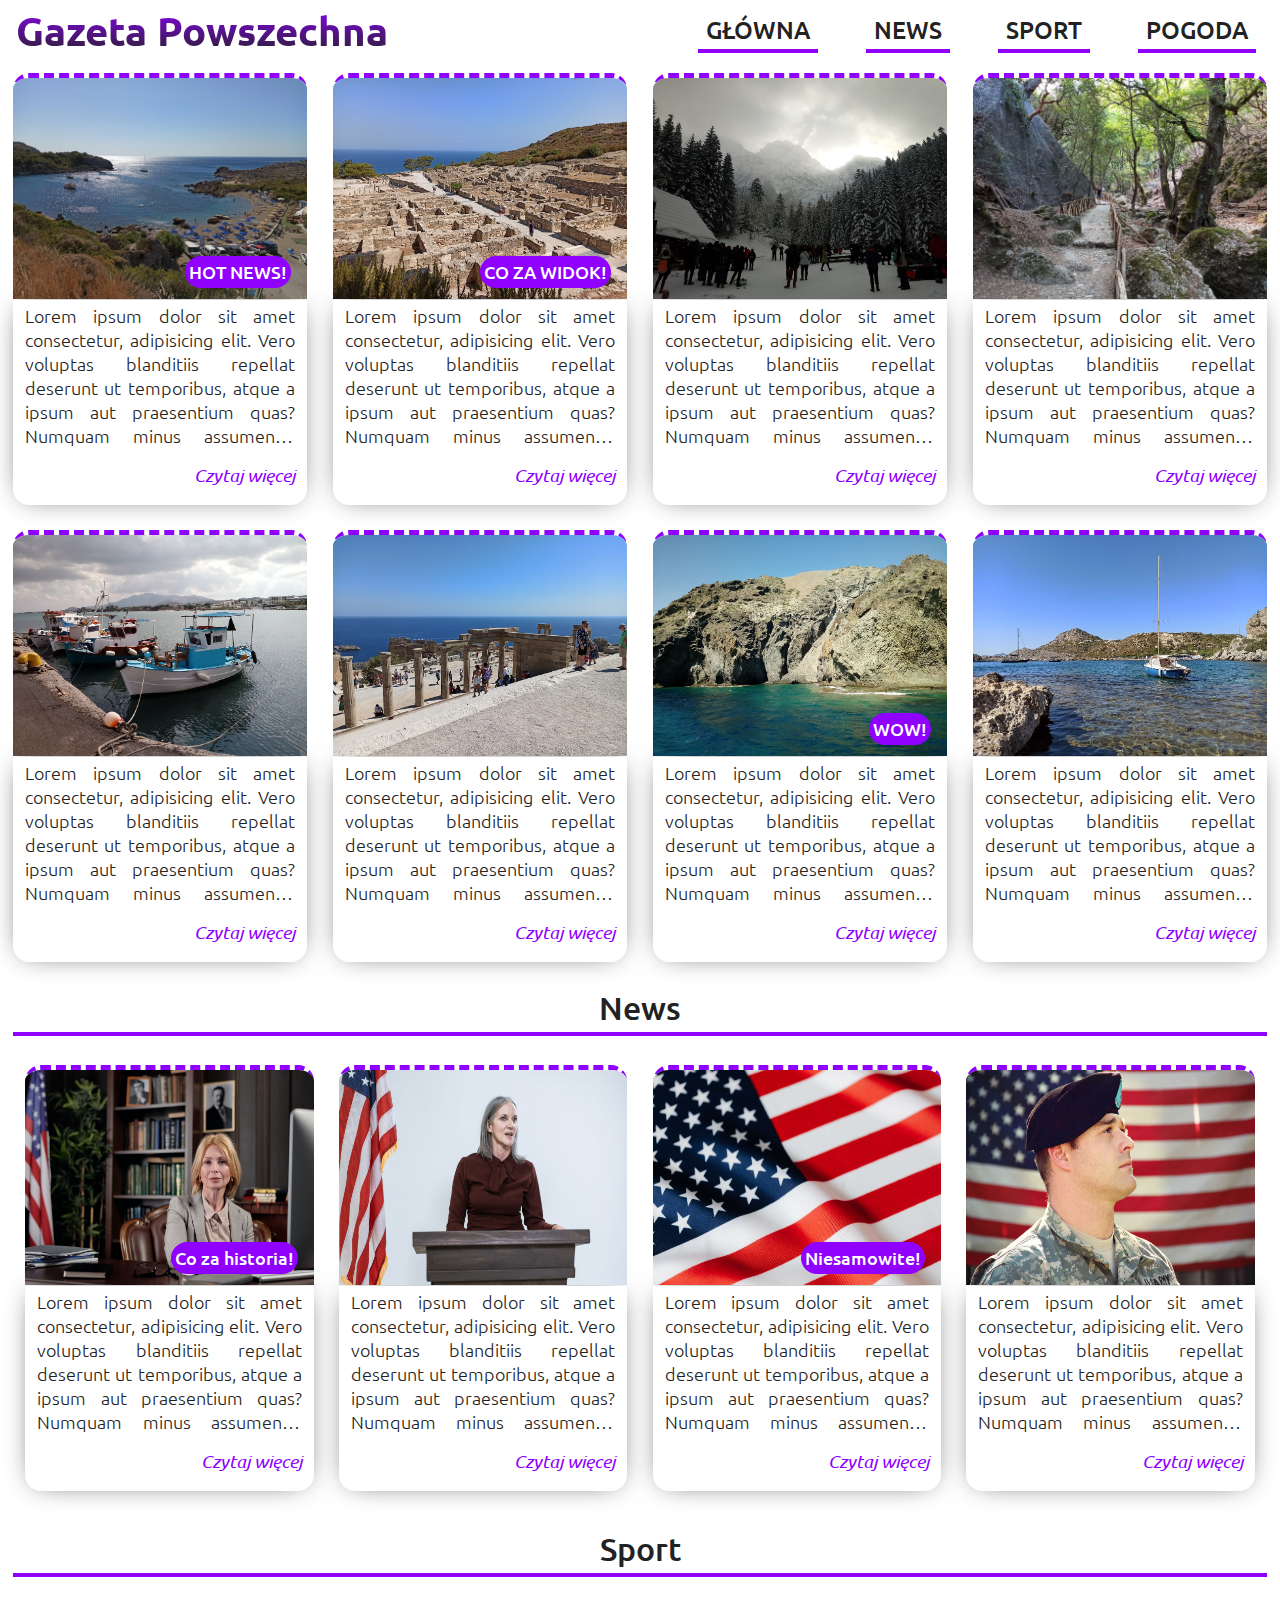
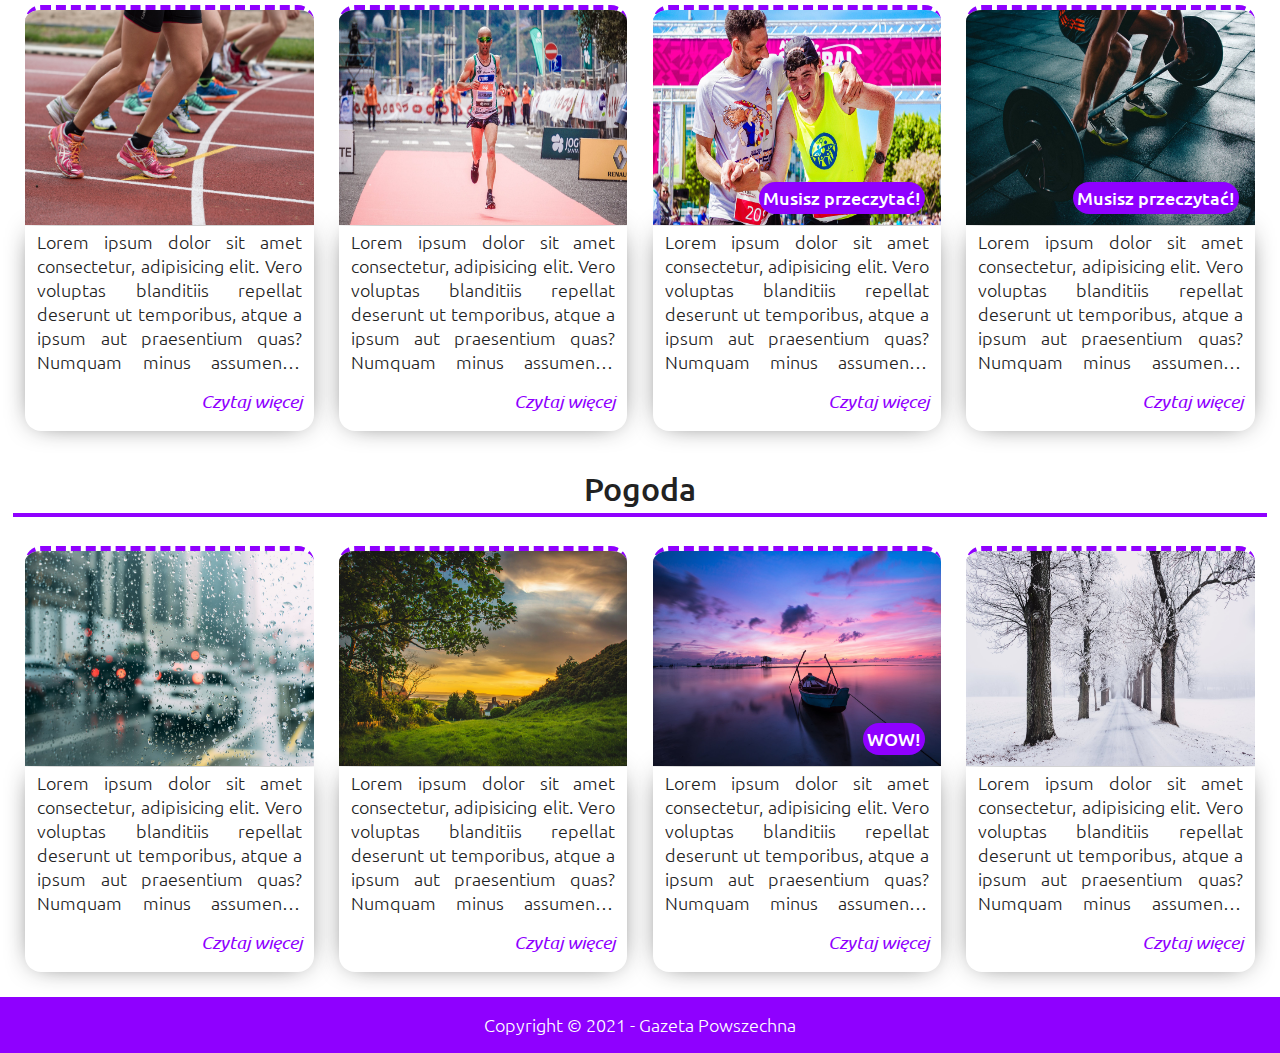
==== commit 4155b301: "change maing page name to "GŁÓWNA"" ====
--- a/index.html
+++ b/index.html
@@ -22,7 +22,7 @@
     <nav>
         <a href="#" class="logo">Gazeta Powszechna</a>
         <ul class="desktopMenu">
-            <li><a href="index.html">STRONA GŁÓWNA</a></li>
+            <li><a href="index.html">GŁÓWNA</a></li>
             <li><a href="#news">NEWS</a></li>
             <li><a href="#sport">SPORT</a></li>
             <li><a href="#weather">POGODA</a></li>
@@ -36,7 +36,7 @@
 
         <div class="mobileMenu">
             <ul class="mobileMenu_li">
-                <li><a href="index.html">STRONA GŁÓWNA</a></li>
+                <li><a href="index.html">GŁÓWNA</a></li>
                 <li><a href="#news">NEWS</a></li>
                 <li><a href="#sport">SPORT</a></li>
                 <li><a href="#weather">POGODA</a></li>
--- a/scss/main.css
+++ b/scss/main.css
@@ -249,6 +249,7 @@
 .headerNews_Row .headerNews_Column .headerNews_Column_Img img {
   width: 100%;
   height: auto;
+  min-height: 220px;
   border-top: 5px dashed #8F00FF;
   border-top-left-radius: 16px;
   border-top-right-radius: 16px;
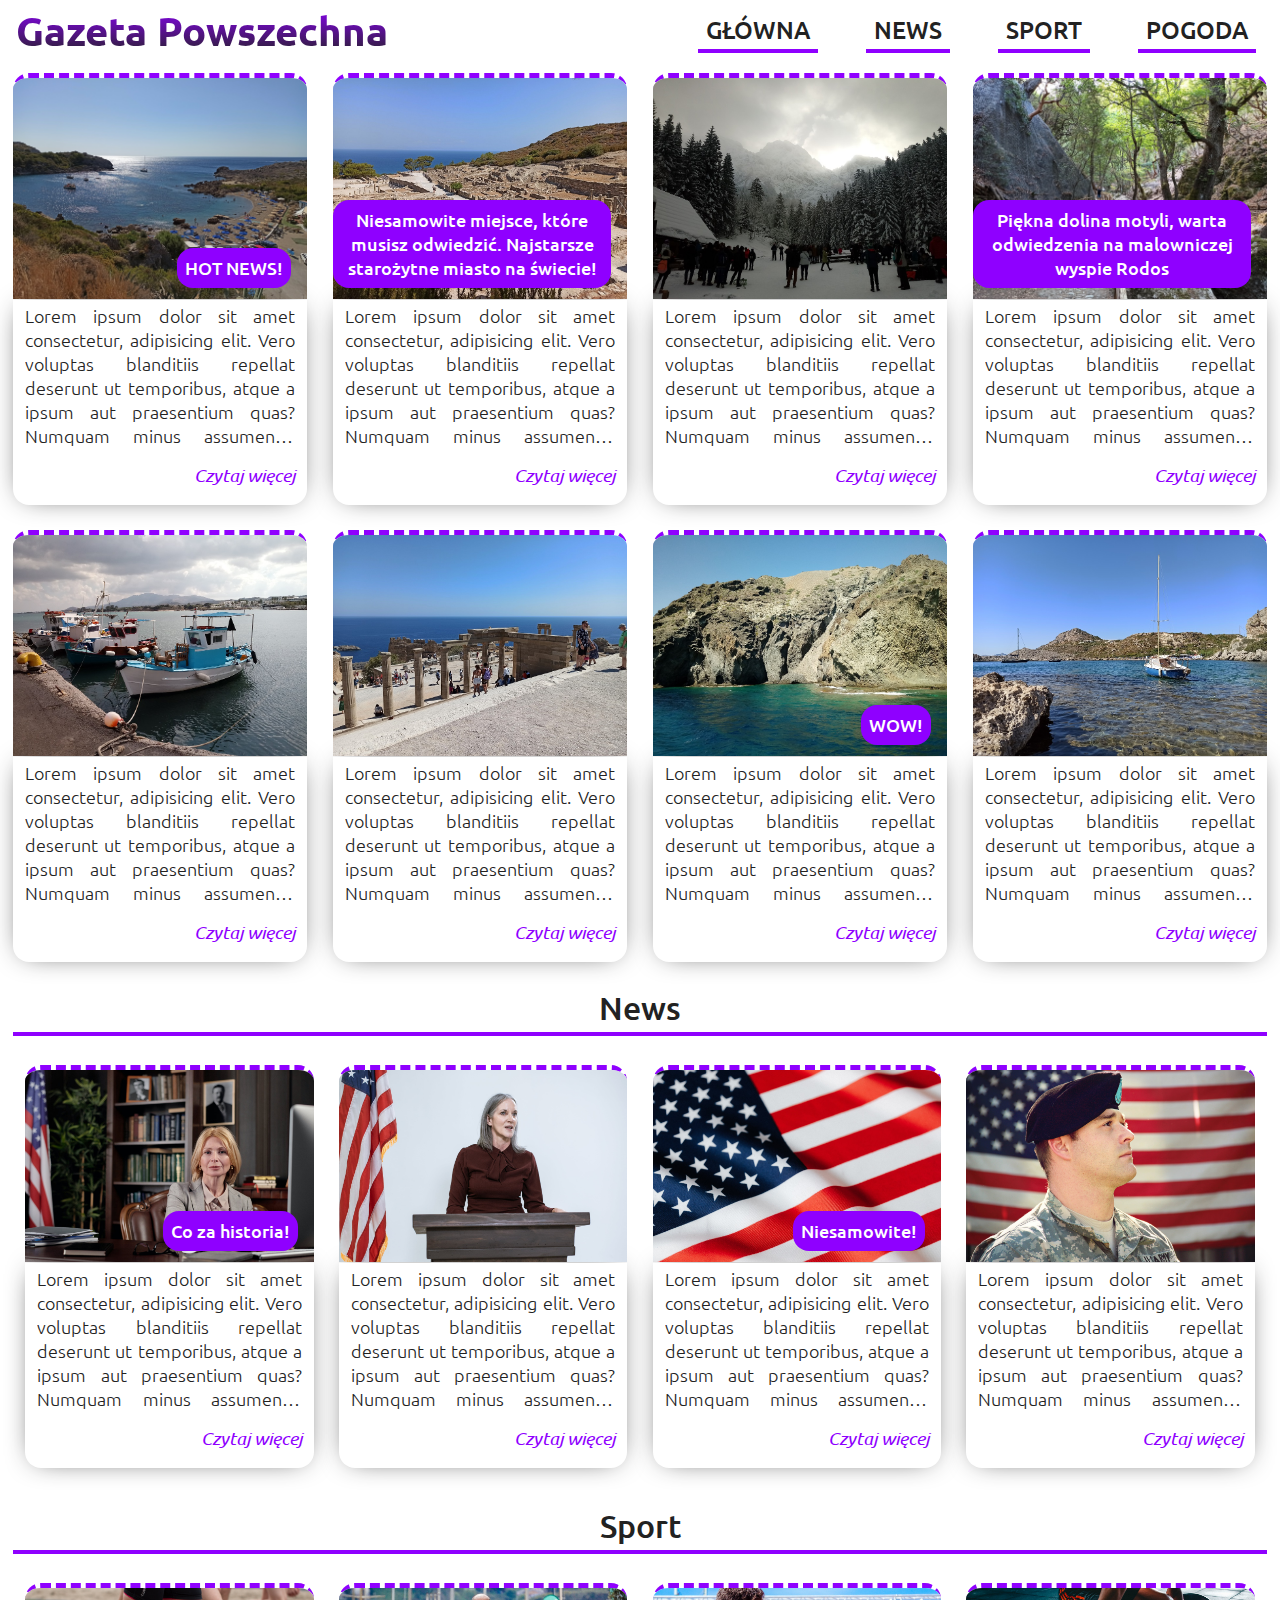
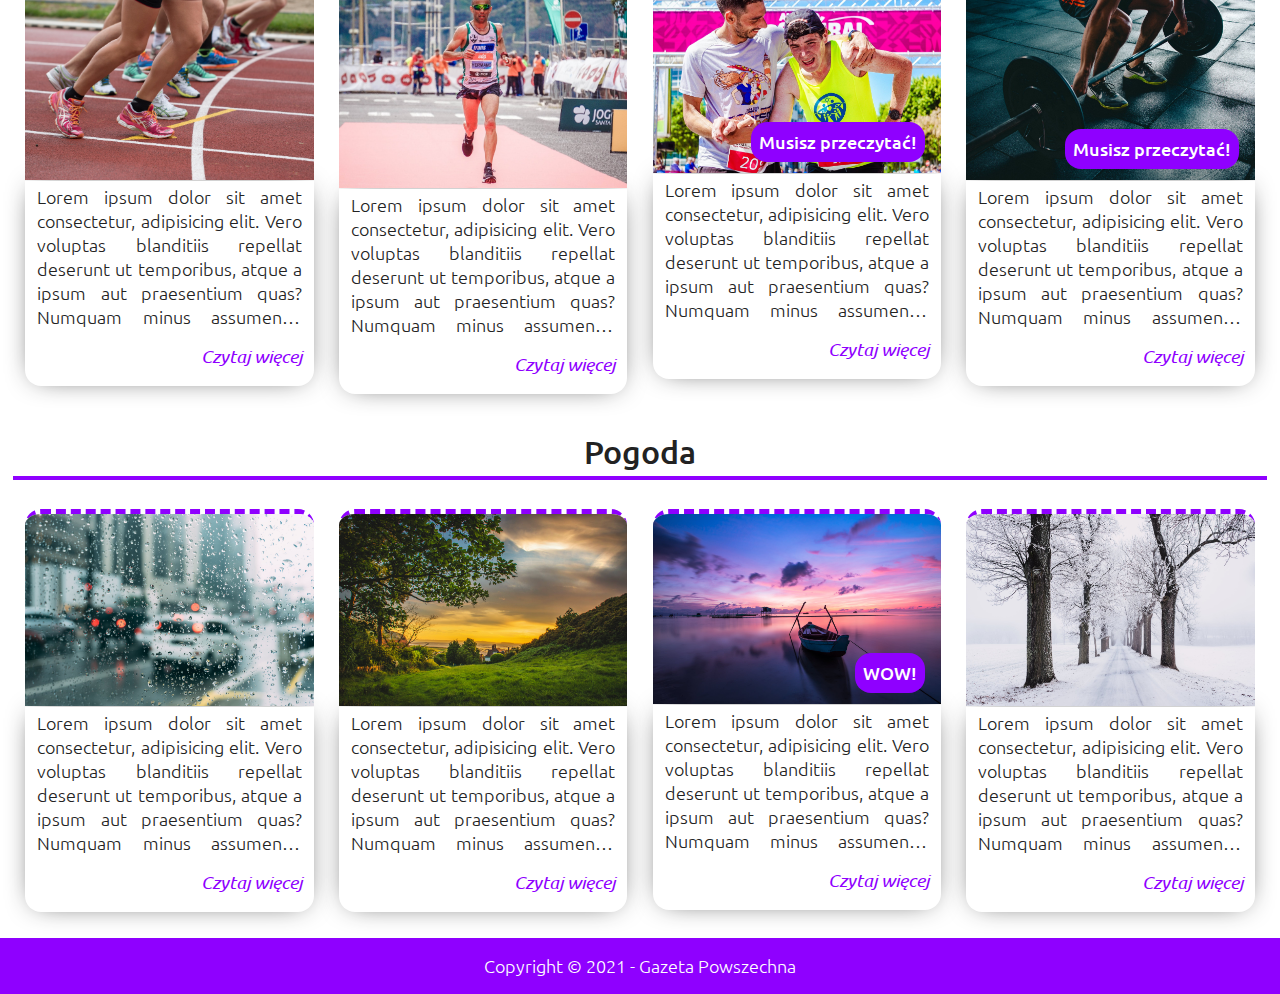
==== commit f8659ba4: "update content" ====
--- a/index.html
+++ b/index.html
@@ -63,7 +63,7 @@
             <div class="headerNews_Column">
                 <div class="headerNews_Column_Img">
                     <img src="./img/IMG_02.JPG" alt="">
-                    <p class="hotNews">CO ZA WIDOK!</p>
+                    <p class="hotNews">Niesamowite miejsce, które musisz odwiedzić. Najstarsze starożytne miasto na świecie!</p>
                 </div>
                 <div class="headerNews_Column_Text">
                     <p>
@@ -88,6 +88,7 @@
             <div class="headerNews_Column">
                 <div class="headerNews_Column_Img">
                     <img src="./img/IMG_04.jpg" alt="">
+                    <p class="hotNews">Piękna dolina motyli, warta odwiedzenia na malowniczej wyspie Rodos</p>
                 </div>
                 <div class="headerNews_Column_Text">
                     <p>
--- a/scss/main.css
+++ b/scss/main.css
@@ -146,11 +146,14 @@
   position: absolute;
   top: 0;
   background: #ddd;
-  width: 100%;
   height: 100%;
   visibility: hidden;
   opacity: 0;
   display: table;
+}
+
+.mobileMenu.active {
+  width: 100%;
 }
 
 .mobileMenu .mobileMenu_li {
@@ -172,9 +175,9 @@
 
 .mobileMenu .mobileMenu_li li {
   display: block;
+  text-align: center;
   width: 100%;
-  text-align: center;
-  padding: 20px 0;
+  padding: 20px;
   text-align: center;
   font-size: 35px;
   min-height: 50px;
@@ -249,7 +252,8 @@
 .headerNews_Row .headerNews_Column .headerNews_Column_Img img {
   width: 100%;
   height: auto;
-  min-height: 220px;
+  -o-object-fit: cover;
+     object-fit: cover;
   border-top: 5px dashed #8F00FF;
   border-top-left-radius: 16px;
   border-top-right-radius: 16px;
@@ -266,7 +270,7 @@
   width: auto;
   text-align: center;
   border-radius: 16px;
-  padding: 4px;
+  padding: 8px;
 }
 
 .headerNews_Row .headerNews_Column .headerNews_Column_Text {
@@ -333,6 +337,7 @@
   .headerNews_Row .headerNews_Column {
     -ms-flex-preferred-size: 50%;
         flex-basis: 50%;
+    padding: 8px;
   }
 }
 
@@ -340,6 +345,7 @@
   .headerNews_Row .headerNews_Column {
     -ms-flex-preferred-size: 100%;
         flex-basis: 100%;
+    padding: 8px;
   }
 }
 
@@ -389,19 +395,30 @@
   margin: 0 auto;
 }
 
+.newsSection01 h1 {
+  display: -webkit-box;
+  display: -ms-flexbox;
+  display: flex;
+  -webkit-box-pack: center;
+      -ms-flex-pack: center;
+          justify-content: center;
+  padding: 16px 0;
+}
+
 /* ====== News Template ====== */
 body.news {
   -webkit-box-shadow: 0px 0px 28px -11px #222222;
           box-shadow: 0px 0px 28px -11px #222222;
-  margin: auto 15%;
+  margin: auto;
+  width: 80%;
 }
 
 @media (max-width: 600px) {
   body.news {
-    width: 100%;
     -webkit-box-shadow: none;
             box-shadow: none;
     margin: 0;
+    width: 100%;
   }
 }
 
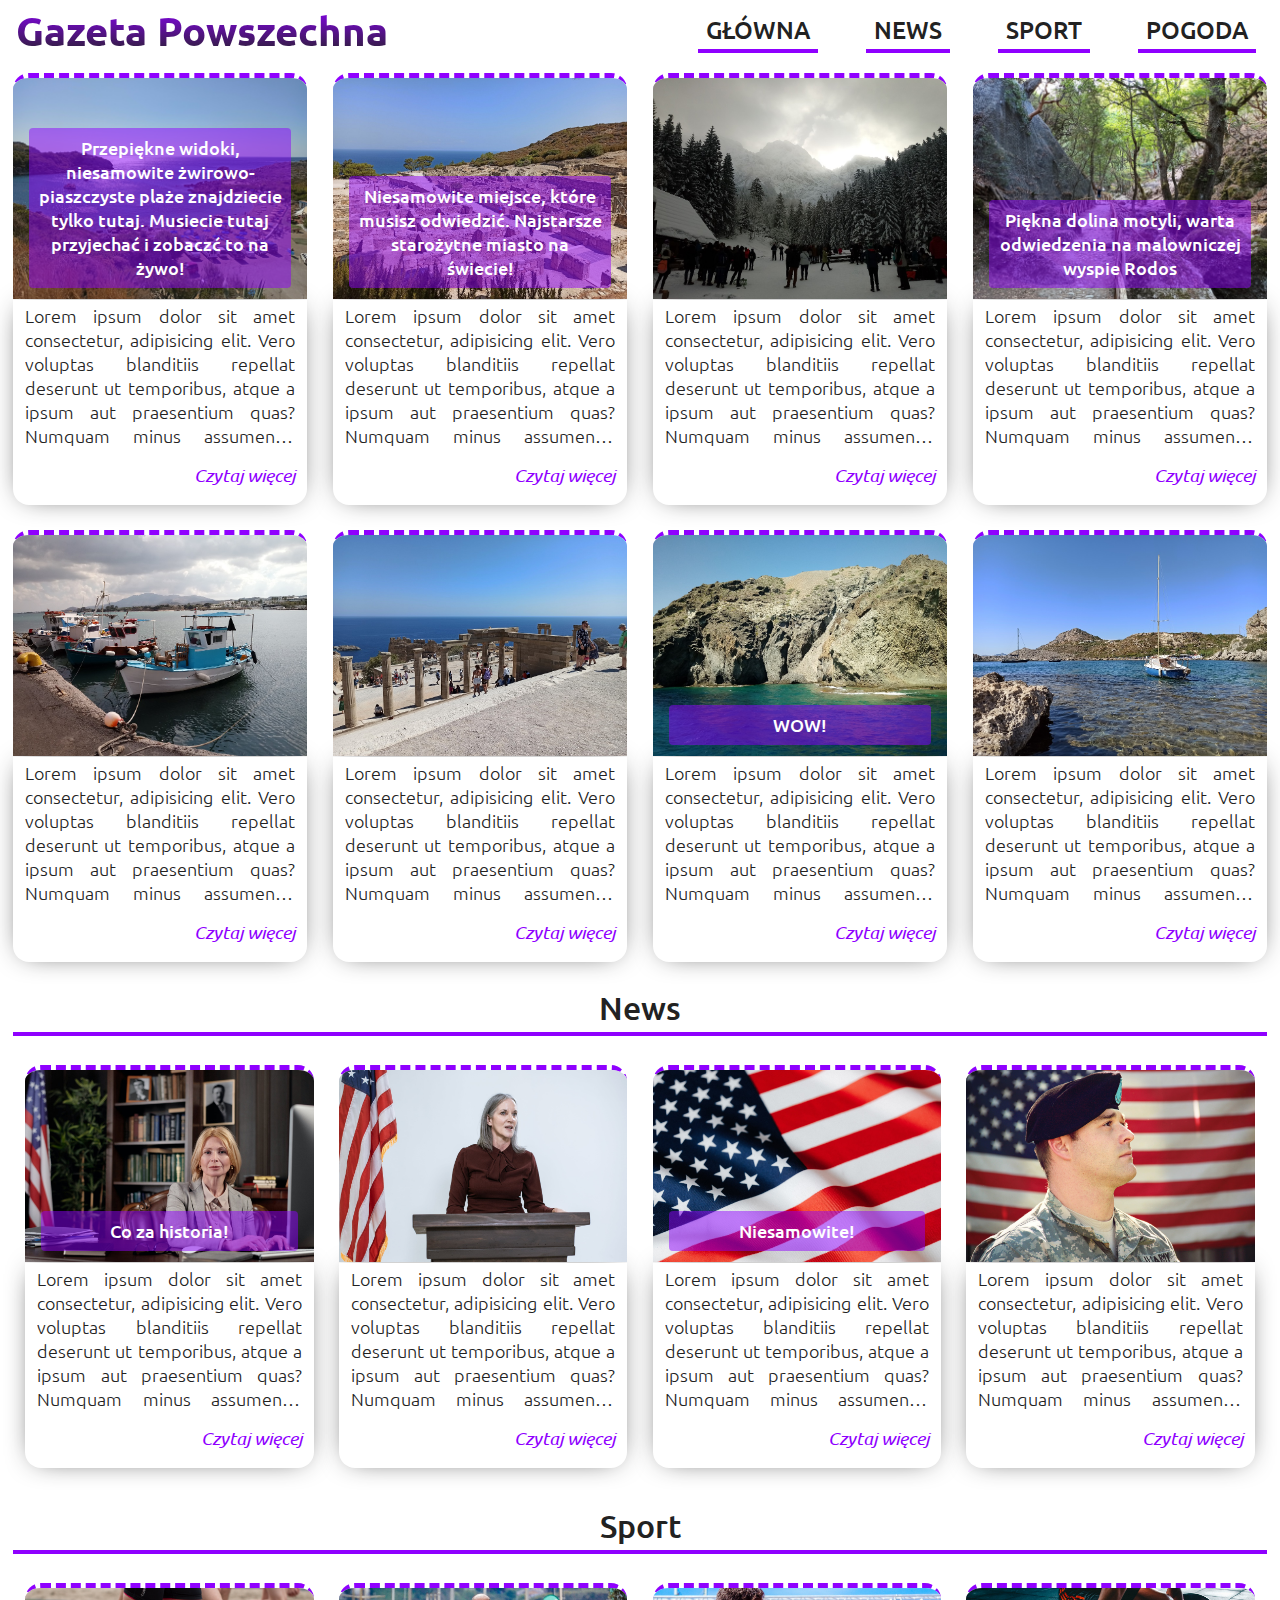
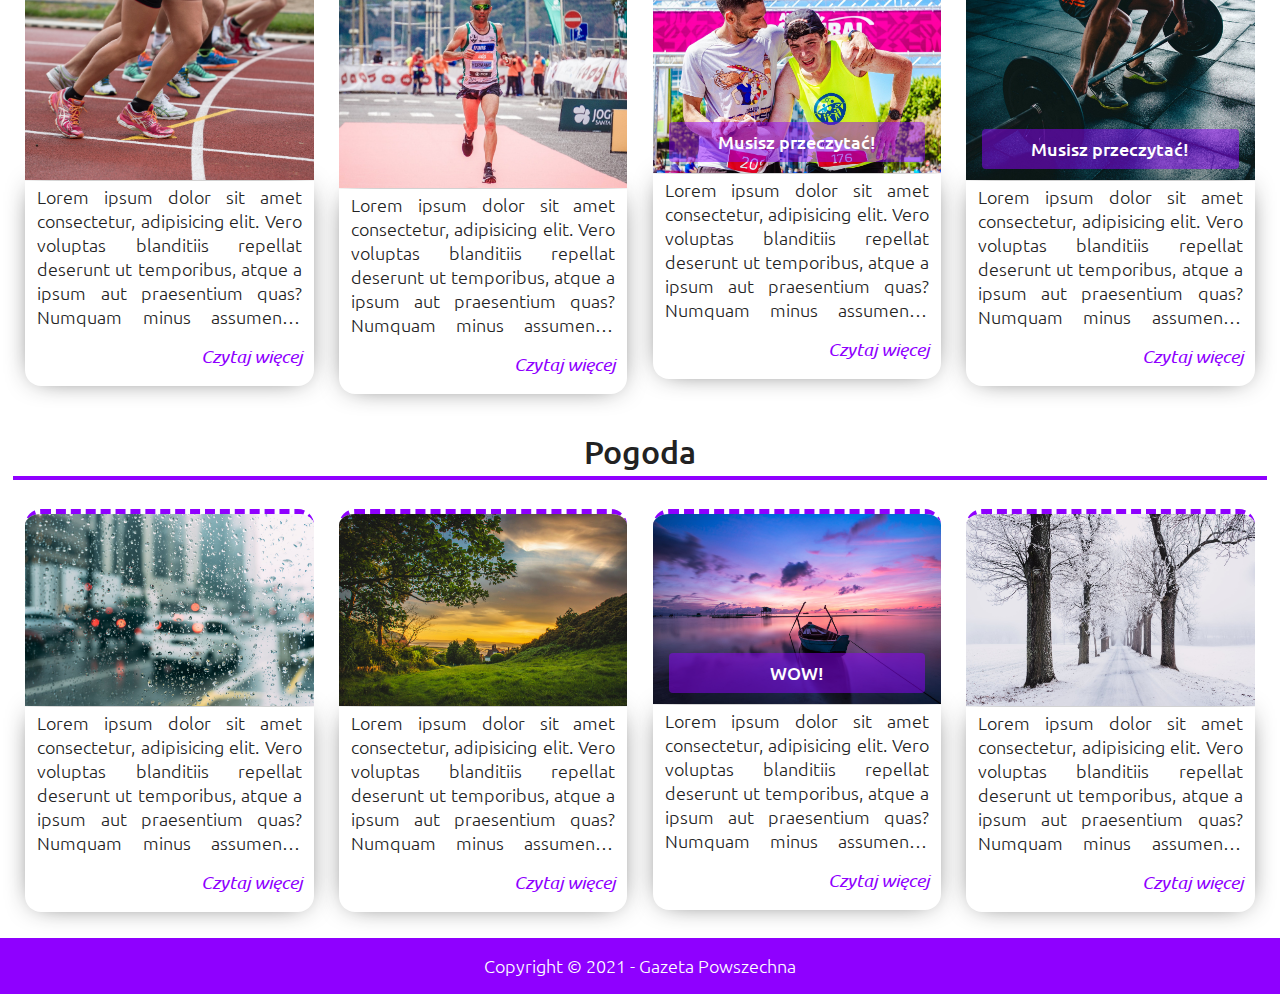
==== commit e28e92fc: "update content" ====
--- a/index.html
+++ b/index.html
@@ -50,7 +50,7 @@
             <div class="headerNews_Column">
                 <div class="headerNews_Column_Img">
                     <img src="./img/IMG_01.jpg" alt="">
-                    <p class="hotNews">HOT NEWS!</p>
+                    <p class="hotNews">Przepiękne widoki, niesamowite żwirowo-piaszczyste plaże znajdziecie tylko tutaj. Musiecie tutaj przyjechać i zobaczć to na żywo!</p>
                 </div>
                 <div class="headerNews_Column_Text">
                     <p>
--- a/scss/main.css
+++ b/scss/main.css
@@ -264,12 +264,13 @@
   display: block;
   bottom: 16px;
   right: 16px;
+  left: 16px;
   color: #FFFFFF;
   font-weight: 500;
-  background-color: #8F00FF;
+  background-color: #8f00ff7d;
   width: auto;
   text-align: center;
-  border-radius: 16px;
+  border-radius: 4px;
   padding: 8px;
 }
 
